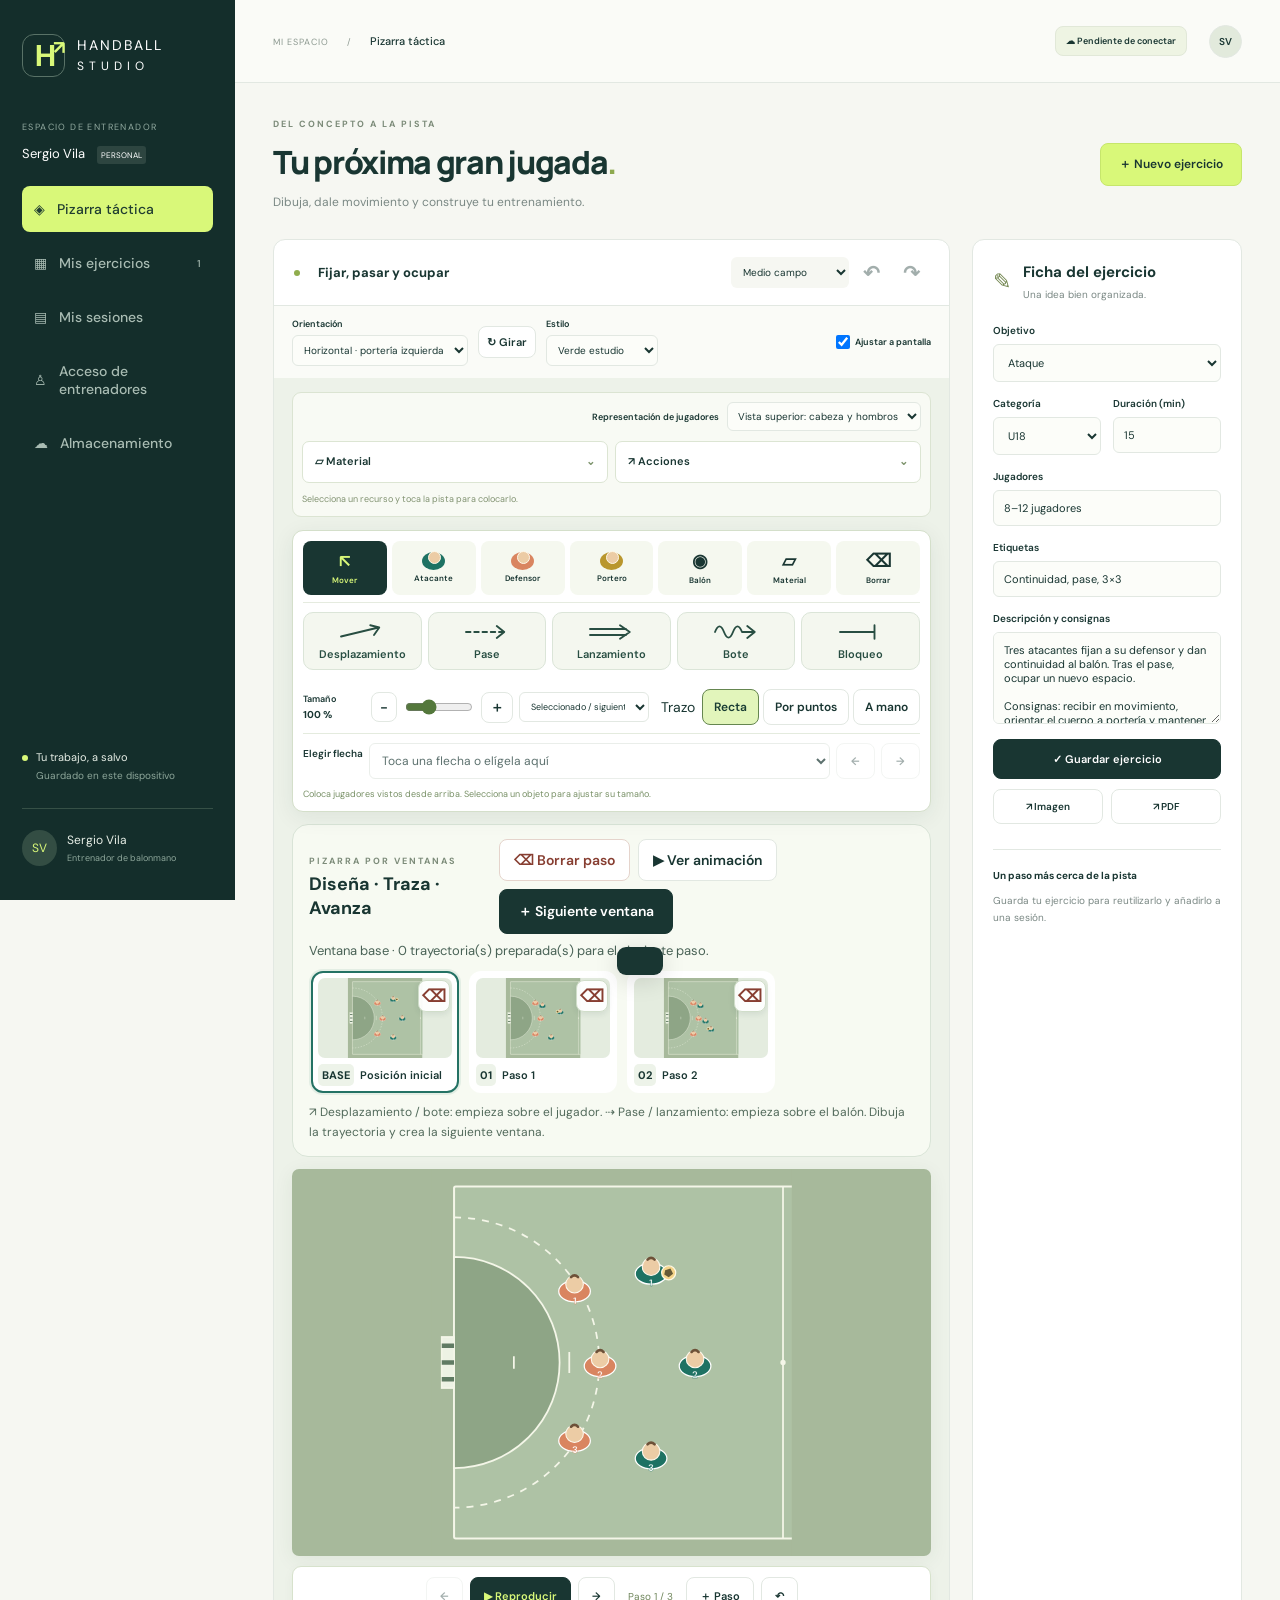
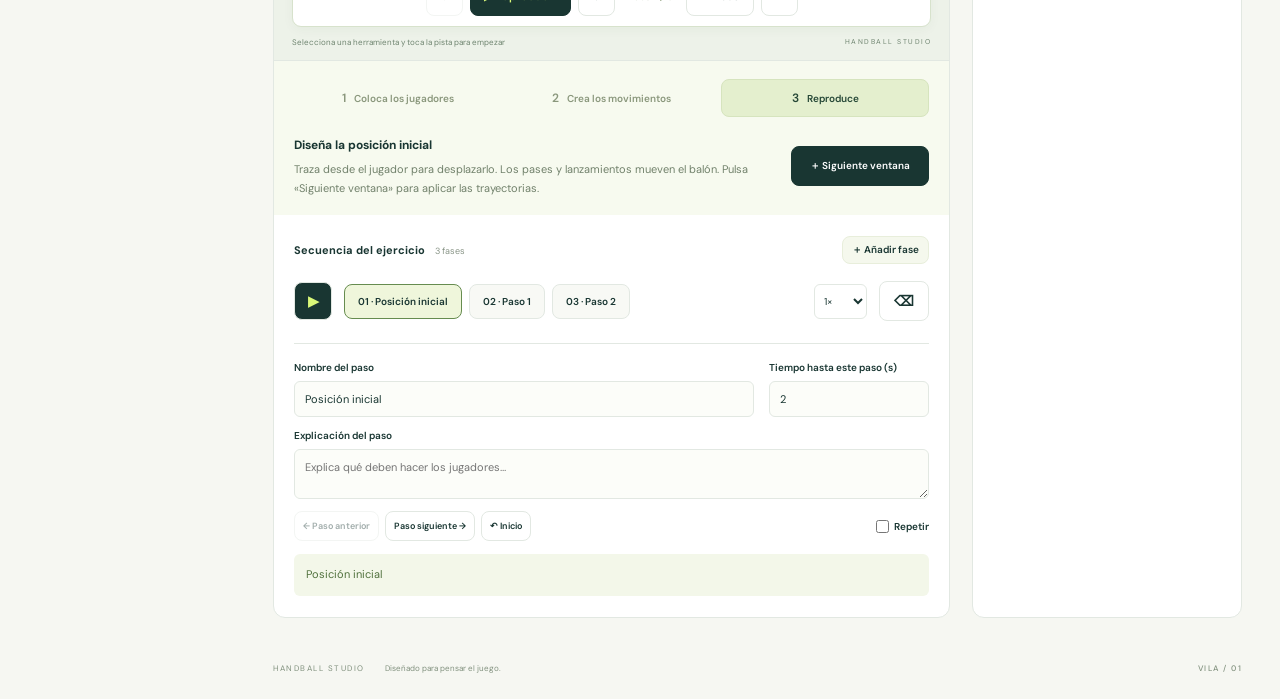
==== docs/index.html @ bfea8ee2 "Publish Handball Studio with Google access and Drive library" ====
<!doctype html><html lang="es"><head><meta charset="UTF-8"><meta name="viewport" content="width=device-width,initial-scale=1"><meta name="theme-color" content="#142e2b"><title>Handball Studio · Vila</title><link rel="stylesheet" href="style.css?v=8"><link rel="stylesheet" href="step-windows.css?v=13"><link rel="stylesheet" href="field-usability.css?v=12"><link rel="stylesheet" href="login.css?v=14"><script src="login-bootstrap.js?v=14"></script></head><body><section id="entryGate" aria-label="Acceso a Handball Studio"><div class="entry-card"><div class="entry-mark">H↗</div><div class="entry-brand">HANDBALL STUDIO · VILA</div><h1>Tu próxima idea<br>empieza aquí.</h1><p>Biblioteca privada de ejercicios y sesiones de balonmano. Accede con la cuenta de Google que Sergio ha autorizado.</p><button id="entryLogin" class="primary" disabled>Entrar con Google</button><p id="entryStatus" class="entry-status" role="status">Preparando el acceso…</p><p class="entry-note">¿Todavía no tienes acceso? Pide a Sergio que añada tu correo como lector o editor. Tus archivos se guardan en la carpeta compartida de Drive.</p><span id="entryIdentity" hidden></span><div class="entry-footer">PIENSA EL JUEGO. COMPÁRTELO.</div></div></section><aside><a class="brand" href="#"><span class="logo">H<span>↗</span></span><span>HANDBALL<br><b>STUDIO</b></span></a><div class="workspace">ESPACIO DE ENTRENADOR <small>Sergio Vila <span>PERSONAL</span></small></div><nav><button data-view="editor" class="active">◈ <span>Pizarra táctica</span></button><button data-view="library">▦ <span>Mis ejercicios</span><i id="libraryCount">0</i></button><button data-view="sessions">▤ <span>Mis sesiones</span></button><button data-view="access">♙ <span>Acceso de entrenadores</span></button><button data-view="storage">☁ <span>Almacenamiento</span></button></nav><div class="aside-bottom"><div class="status-dot"></div><div>Tu trabajo, a salvo<small id="saveStatus">Guardado en este dispositivo</small></div></div><div class="profile"><div>SV</div><span>Sergio Vila<small>Entrenador de balonmano</small></span></div></aside><main><header><div class="breadcrumb">MI ESPACIO <span>/</span> <b id="crumb">Pizarra táctica</b></div><div class="header-right"><span class="private">● Espacio privado</span><button class="avatar" data-view="storage">SV</button></div></header><section id="editor" class="view"><div class="page-heading"><div><div class="eyebrow">DEL CONCEPTO A LA PISTA</div><h1>Tu próxima gran jugada<span>.</span></h1><p>Dibuja, dale movimiento y construye tu entrenamiento.</p></div><button class="primary" id="newExercise">＋ Nuevo ejercicio</button></div><div class="editor-layout"><div class="board-card"><div class="board-top"><div><span class="live-dot"></span><input id="exerciseTitle" aria-label="Título del ejercicio" value="Nuevo ejercicio"></div><div class="board-actions"><select id="courtMode" aria-label="Tipo de campo"><option value="full">Campo completo</option><option value="half">Medio campo</option></select><button id="undo" title="Deshacer" aria-label="Deshacer">↶</button><button id="redo" title="Rehacer" aria-label="Rehacer">↷</button></div></div><div class="court-settings"><label>Orientación<select id="courtOrientation"><option value="0">Horizontal · portería izquierda</option><option value="90">Vertical · portería arriba</option><option value="180">Horizontal · portería derecha</option><option value="270">Vertical · portería abajo</option></select></label><button id="rotateCourt" title="Girar campo 90 grados">↻ Girar</button><label>Estilo<select id="courtTheme"><option value="sage">Verde estudio</option><option value="blue">Azul profesional</option><option value="wood">Parqué</option><option value="dark">Noche</option><option value="white">Pizarra blanca</option><option value="custom">Personalizado</option></select></label><div id="customCourtColors" hidden><label>Pista<input id="courtFloorColor" type="color"></label><label>Áreas<input id="courtAreaColor" type="color"></label><label>Líneas<input id="courtLineColor" type="color"></label></div><label class="court-fit"><input type="checkbox" id="compactCourt" checked> Ajustar a pantalla</label></div><div class="canvas-area"><div class="tools" id="tools"><button data-tool="select" class="active" title="Seleccionar y mover">↖<small>Mover</small></button><button data-tool="attack" title="Jugador atacante">●<small>Ataque</small></button><button data-tool="defense" title="Jugador defensor">●<small>Defensa</small></button><button data-tool="ball" title="Balón">◉<small>Balón</small></button><button data-tool="cone" title="Cono">▲<small>Cono</small></button><button data-tool="arrow" title="Dibujar desplazamiento">↗<small>Carrera</small></button><button data-tool="pass" title="Dibujar pase">⇢<small>Pase</small></button><button data-tool="zone" title="Marcar zona">▧<small>Zona</small></button><button data-tool="text" title="Añadir texto">T<small>Texto</small></button><button data-tool="erase" title="Eliminar objeto">⌫<small>Borrar</small></button></div><div class="court-wrap"><svg id="court" viewBox="0 0 800 440" role="img" aria-label="Pizarra de balonmano interactiva"></svg></div><div class="court-caption"><span id="toolHint">Selecciona una herramienta y toca la pista para empezar</span><span>HANDBALL STUDIO</span></div></div><div id="selectionBar" class="selection-bar" hidden><b>Objeto seleccionado</b><label>Número / texto <input id="objectLabel" maxlength="45"></label><label>Color <input type="color" id="objectColor"></label><button id="removeObject">Eliminar</button></div><div class="animation-guide"><div class="guide-steps"><button data-guide="0">1 <span>Coloca los jugadores</span></button><button data-guide="1">2 <span>Crea los movimientos</span></button><button data-guide="2">3 <span>Reproduce</span></button></div><div class="guide-body"><div><b id="guideTitle"></b><p id="guideText"></p></div><button id="guideAction" class="primary"></button></div></div><div class="timeline"><div class="timeline-top"><div><b>Secuencia del ejercicio</b><span id="phaseCount">1 fase</span></div><button id="addFrame">＋ Añadir fase</button></div><div class="timeline-bottom"><button id="play" class="play" aria-label="Reproducir animación">▶</button><div id="frames"></div><select id="speed" aria-label="Velocidad"><option value="2000">1×</option><option value="4000">0,5×</option><option value="1000">2×</option></select><button id="deleteFrame" title="Eliminar fase" aria-label="Eliminar fase">⌫</button></div><div class="step-editor"><label>Nombre del paso<input id="stepName" placeholder="Ej. Pase al lateral"></label><label>Tiempo hasta este paso (s)<input id="stepSeconds" type="number" min="0.3" max="30" step="0.1"></label><label class="step-note">Explicación del paso<textarea id="stepNote" rows="2" placeholder="Explica qué deben hacer los jugadores…"></textarea></label></div><div class="transport"><button id="prevStep">← Paso anterior</button><button id="nextStep">Paso siguiente →</button><button id="restartAnimation">↶ Inicio</button><label><input type="checkbox" id="loopAnimation"> Repetir</label></div><div id="playbackCaption" aria-live="polite"></div></div></div><div class="details-card"><div class="detail-title"><span>✎</span><div><h2>Ficha del ejercicio</h2><p>Una idea bien organizada.</p></div></div><label>Objetivo<select id="category"><option>Ataque</option><option>Defensa</option><option>Contraataque</option><option>Técnica individual</option><option>Portería</option><option>Preparación física</option><option>Calentamiento</option></select></label><div class="two-col"><label>Categoría<select id="age"><option>Todas</option><option>U12</option><option>U14</option><option>U16</option><option>U18</option><option>Sénior</option></select></label><label>Duración (min)<input id="duration" type="number" min="1" max="180" value="15"></label></div><label>Jugadores<input id="players" placeholder="Ej. 6–12 jugadores"></label><label>Etiquetas<input id="tags" placeholder="Ej. 6:0, continuidad, pase"></label><label>Descripción y consignas<textarea id="description" rows="5" placeholder="¿Cómo se desarrolla? ¿Qué quieres que aprendan?"></textarea></label><button id="saveExercise" class="primary wide">✓ Guardar ejercicio</button><div class="export-row"><button id="exportImage">↗ Imagen</button><button id="exportPDF">↗ PDF</button></div><div class="tip"><b>Un paso más cerca de la pista</b><p>Guarda tu ejercicio para reutilizarlo y añadirlo a una sesión.</p></div></div></div></section><section id="library" class="view" hidden><div class="page-heading"><div><div class="eyebrow">TU CONOCIMIENTO, ORGANIZADO</div><h1>Mis ejercicios<span>.</span></h1><p>Tu biblioteca de ideas, siempre lista para entrenar.</p></div><button class="primary" id="importMedia">＋ Subir PDF o imagen</button></div><div class="filterbar"><input id="search" placeholder="⌕ Buscar por título, etiquetas o descripción…" aria-label="Buscar ejercicios"><select id="filterCategory" aria-label="Filtrar objetivo"><option value="">Todos los objetivos</option><option>Ataque</option><option>Defensa</option><option>Contraataque</option><option>Técnica individual</option><option>Portería</option><option>Preparación física</option><option>Calentamiento</option></select><select id="filterAge" aria-label="Filtrar categoría"><option value="">Todas las categorías</option><option>U12</option><option>U14</option><option>U16</option><option>U18</option><option>Sénior</option></select><button id="favoritesOnly">☆ Favoritos</button></div><div class="library-layout"><div class="collection-panel"><div class="collection-heading">COLECCIONES <button id="newFolder" aria-label="Crear carpeta">＋</button></div><div id="folderList"></div><div id="folderTools"></div></div><div class="library-content"><div class="library-controls"><div id="typeTabs"><button data-type="all" class="active">Todo</button><button data-type="drawing">Ejercicios</button><button data-type="documents">Documentos</button></div><select id="librarySort" aria-label="Ordenar biblioteca"><option value="category">Por objetivo</option><option value="title">Nombre A–Z</option><option value="recent">Más recientes</option></select></div><div id="bulkBar"><span id="selectionCount">0 seleccionados</span><button id="selectAll">Seleccionar todo</button><button id="moveSelected">Mover a…</button><button id="deleteSelected">Eliminar</button><button id="clearSelected">Cancelar selección</button></div><div id="librarySummary"></div><div id="libraryGrid" class="library-grid"></div></div></div></section><section id="sessions" class="view" hidden><div class="page-heading"><div><div class="eyebrow">ORDENA TUS IDEAS</div><h1>Mis sesiones<span>.</span></h1><p>Construye un entrenamiento, ejercicio a ejercicio.</p></div><button class="primary" id="newSession">＋ Nueva sesión</button></div><div class="sessions-layout"><div id="sessionList"></div><div id="sessionDetail" class="panel"></div></div></section><section id="access" class="view" hidden><div class="page-heading"><div><div class="eyebrow">TU BIBLIOTECA · TUS REGLAS</div><h1>Acceso de entrenadores<span>.</span></h1><p>Una biblioteca común de Sergio Vila. Tú decides quién consulta y quién puede editar.</p></div><span id="accessRole" class="badge">Pendiente de conectar Google</span></div><div class="role-cards"><div class="panel"><h2>Propietario · Tú</h2><p>Gestionas los accesos de la carpeta y organizas toda la biblioteca.</p></div><div class="panel"><h2>Editor</h2><p>Añade, modifica y organiza ejercicios, documentos y sesiones de la biblioteca común.</p></div><div class="panel"><h2>Solo lectura</h2><p>Consulta ejercicios, reproduce animaciones y ve sesiones. No modifica la biblioteca.</p></div></div><div id="accessPanel" class="panel"><p>Conecta Google en Almacenamiento para comprobar los permisos reales de tu carpeta.</p><button class="primary" data-view="storage">Conectar Google</button></div><div class="panel access-help"><h2>Cómo entrarán los entrenadores</h2><p>En GitHub Pages, el entrenador entra con su cuenta de Google y la app comprueba los permisos reales de esta carpeta. Añade su correo como lector o editor aquí. Si usas la versión privada de ChatGPT, invítalo también desde Compartir.</p><p>Los permisos de Drive se comprueban con la cuenta de cada entrenador. Un lector no puede escribir en la carpeta aunque intente hacerlo fuera de la app. El rol Editor permite editar el contenido compartido, no solamente aportar archivos.</p><p>Google aún necesita la configuración inicial. Para cargar toda la biblioteca común, la conexión pide el permiso de Drive que permite acceder a los archivos de la cuenta; la app trabaja con la carpeta que tú has fijado. Si la aplicación de Google está en pruebas, añade también a los entrenadores como usuarios de prueba.</p></div></section><section id="storage" class="view" hidden><div class="page-heading"><div><div class="eyebrow">CONTIGO, DONDE ENTRENES</div><h1>Tu espacio de trabajo<span>.</span></h1><p>Copias de seguridad y conexión con Google Drive.</p></div></div><div class="storage-grid"><div class="panel"><div class="storage-icon">▣</div><h2>En este dispositivo</h2><p>Los ejercicios, fases, archivos y sesiones se guardan en este navegador. Exporta una copia para protegerlos o llevarlos a otro dispositivo.</p><button class="primary" id="backup">↓ Descargar copia completa</button><button id="restore">↑ Importar copia</button><small>Importar añade los elementos de la copia y actualiza los que tengan el mismo identificador.</small></div><div class="panel drive-panel"><div class="storage-icon">☁</div><h2>Tu carpeta de Google Drive</h2><span class="badge" id="driveStatus">Configuración pendiente</span><p>Biblioteca común de Sergio Vila: ejercicios editables, originales y clasificación en una sola carpeta.</p><a class="drive-folder-link" href="https://drive.google.com/drive/folders/1t5jTPqWFHFaUw3Mz6cYk_s9b75oKwi1E" target="_blank" rel="noopener">▱ Abrir tu carpeta de Drive ↗</a><div class="connection-steps"><div id="setupGoogle">1 · Configurar Google</div><div id="setupFolder">2 · Autorizar carpeta</div><div id="setupSync">3 · Sincronizar biblioteca</div></div><details id="googleSettings" open><summary>Configuración de Google</summary><label>ID de cliente OAuth<input id="googleClientId" placeholder="…apps.googleusercontent.com" autocomplete="off"></label><label>Clave de API para el selector de Drive<input id="pickerKey" placeholder="Clave de API restringida a esta web" autocomplete="off"></label><label>Número del proyecto de Google Cloud<input id="googleProjectNumber" inputmode="numeric" placeholder="Ej. 123456789012"></label><button id="saveGoogleSettings">Guardar configuración</button><p>Usa un cliente OAuth de tipo web, activa Google Drive API y Google Picker API. La clave del selector debe estar restringida a esta web, a https://docs.google.com/* y a esas APIs. En la pantalla de consentimiento configura el permiso https://www.googleapis.com/auth/drive para cargar la biblioteca compartida. Google puede exigir verificación si publicas la aplicación de Google fuera de pruebas. Añade tu cuenta como usuario de prueba si la pantalla de consentimiento está en pruebas.</p><p>Origen JavaScript autorizado:</p><code id="siteOrigin"></code><p>Estos son identificadores de la aplicación. No introduzcas contraseñas ni secretos de cliente.</p></details><button id="connectDrive" class="primary">Conectar Google y autorizar carpeta</button><button id="disconnectDrive" hidden>Desconectar</button><label class="sync-toggle"><input id="autoDrive" type="checkbox"> Guardar automáticamente en Drive mientras uso la app</label><div class="export-row"><button id="pushDrive" disabled>↻ Sincronizar ahora</button><button id="pullDrive" disabled>↓ Recuperar biblioteca</button></div><button id="importDriveFiles" disabled>＋ Añadir PDF o imágenes de Drive</button><div id="driveActivity" role="status">La carpeta está indicada. Todavía no hay una conexión autorizada con Google.</div><details><summary>Qué se guarda y cómo funciona</summary><p>Los ejercicios guardados, sus pasos de animación, documentos y sesiones se sincronizan. El borrador de la pizarra permanece en este dispositivo hasta pulsar «Guardar ejercicio».</p><p>Dentro de tu carpeta se crean «Ejercicios editables», «Documentos originales» y «Datos de la biblioteca». Los archivos de ejercicio conservan las versiones anteriores. La papelera de la app se guarda como estado; no borra tus originales de Drive.</p><p>Los documentos que ya tienes en Drive se añaden con el selector y tu autorización. La conexión comprueba directamente el acceso a la carpeta configurada. Las carpetas y etiquetas de la biblioteca se conservan en su catálogo.</p><p>La sincronización automática funciona con la app abierta, conexión a internet y sesión de Google vigente. Sin conexión, se guarda localmente y queda pendiente. Google puede pedirte volver a conectar.</p></details></div></div></section><footer>HANDBALL STUDIO <span>Diseñado para pensar el juego.</span><b>VILA / 01</b></footer></main><div id="toast" role="status"></div><input id="mediaInput" multiple type="file" accept="image/png,image/jpeg,image/webp,application/pdf" hidden><input id="backupInput" type="file" accept="application/json,.json" hidden><dialog id="modal"><div id="modalContent"></div><button id="closeModal" class="primary">Cerrar</button></dialog><script src="ball-possession.js?v=12"></script><script src="step-motion.js?v=13"></script><script src="google-config.js?v=9"></script><script src="app.js?v=8"></script><script src="studio.js?v=13"></script><script src="drive-sync.js?v=11"></script><script src="personal-studio.js?v=13"></script><script src="working-tools.js?v=13"></script><script src="handball-tools.js?v=12"></script><script src="trajectory.js?v=8"></script><script src="field-editor.js?v=12"></script><script src="direct-upload.js?v=8"></script><script src="step-windows.js?v=13"></script><script src="drive-session.js?v=11"></script><script src="field-usability.js?v=13"></script><script src="login-gate.js?v=14"></script></body></html>
---- docs/style.css ----
@import url('https://fonts.googleapis.com/css2?family=DM+Sans:wght@400;500;600;700&family=Manrope:wght@400;500;600;700;800&display=swap');
:root{--ink:#193632;--muted:#7a8884;--green:#244d44;--lime:#d9f879;--line:#e2e8e2;--paper:#f6f7f2}*{box-sizing:border-box}body{margin:0;background:var(--paper);color:var(--ink);font:14px 'DM Sans',sans-serif}button,input,select,textarea{font:inherit}button{cursor:pointer;border:1px solid var(--line);border-radius:8px;padding:10px 14px;background:white;color:var(--ink);font-weight:600;transition:.16s}button:hover{background:#eaf0e7;transform:translateY(-1px)}button:disabled{opacity:.4;cursor:not-allowed;transform:none}button:focus-visible,input:focus-visible,select:focus-visible,textarea:focus-visible{outline:2px solid #72a95a;outline-offset:3px}aside{width:235px;background:#142e2b;color:#e7eee6;position:fixed;inset:0 auto 0 0;display:flex;flex-direction:column;padding:34px 22px;z-index:5}.brand{display:flex;gap:12px;align-items:center;color:white;text-decoration:none;font-size:14px;letter-spacing:2px;line-height:1.45}.brand b{font-weight:400;letter-spacing:5px;font-size:12px}.logo{width:43px;height:43px;border:1px solid #597267;border-radius:12px;font-size:30px;font-weight:800;position:relative;text-align:center;line-height:42px;color:var(--lime);letter-spacing:-4px}.logo span{font-size:19px;position:absolute;right:3px;top:-8px}.workspace{margin:44px 0 24px;font-size:9px;letter-spacing:1.4px;color:#92aaa0}.workspace small{font-size:13px;display:block;margin-top:12px;letter-spacing:0;color:white}.workspace small span{font-size:8px;background:#2d4540;padding:4px;border-radius:3px;margin-left:9px}nav{display:grid;gap:8px}nav button{border:0;background:none;color:#a9bcb3;text-align:left;font-weight:500;display:flex;align-items:center;gap:12px;padding:14px 12px}nav button.active{background:var(--lime);color:#203d31}nav button:hover{background:#345247}nav button.active:hover{background:var(--lime)}nav i{font-size:10px;font-style:normal;margin-left:auto}.aside-bottom{margin-top:auto;display:flex;gap:8px;font-size:11px;padding-bottom:26px}.aside-bottom small{display:block;color:#8da69a;font-size:10px;margin-top:5px}.status-dot{width:6px;height:6px;background:var(--lime);border-radius:50%;margin-top:5px}.profile{border-top:1px solid #365046;padding-top:21px;display:flex;gap:10px;align-items:center;font-size:12px}.profile>div{background:#334d43;border-radius:50%;padding:10px;color:var(--lime)}.profile small{display:block;color:#8da69a;font-size:9px;margin-top:4px}main{margin-left:235px}header{height:83px;display:flex;align-items:center;justify-content:space-between;padding:0 38px;border-bottom:1px solid var(--line);background:#fafbf7}.breadcrumb{font-size:9px;letter-spacing:1px;color:#8c9990}.breadcrumb span{margin:0 15px}.breadcrumb b{font-weight:500;color:var(--ink);letter-spacing:0;font-size:11px}.header-right{display:flex;gap:22px;align-items:center}.private{font-size:10px;color:#68815f}.avatar{padding:9px;border-radius:50%;background:#e2eadc;font-size:10px}.view{padding:35px 38px 30px}.page-heading{display:flex;align-items:center;justify-content:space-between;gap:20px;margin-bottom:29px}.eyebrow{font-size:9px;letter-spacing:2px;color:#7c8b79;font-weight:700}h1{font-family:Manrope,sans-serif;font-size:32px;letter-spacing:-1.3px;margin:10px 0;font-weight:800}h1 span{color:#8da94e}.page-heading p{color:var(--muted);font-size:12px;margin:0}.primary{background:var(--ink);border-color:var(--ink);color:white;padding:12px 18px}.primary:hover{background:#31574a}.page-heading>.primary{background:var(--lime);color:var(--ink);border-color:#c6e66b;font-size:12px}.editor-layout{display:grid;grid-template-columns:minmax(0,1fr) 270px;gap:22px}.board-card,.details-card,.panel{background:#fff;border:1px solid var(--line);border-radius:12px;overflow:hidden}.board-top{height:65px;padding:15px 20px;display:flex;justify-content:space-between;align-items:center;gap:8px}.board-top>div{display:flex;align-items:center;min-width:0}.board-top input{border:0;background:none;font-weight:700;width:100%;min-width:70px;color:var(--ink);font-size:13px}.live-dot{width:6px;height:6px;background:#90ad4d;border-radius:50%;margin-right:8px;flex-shrink:0}.board-actions{gap:5px}.board-actions select{font-size:10px;padding:8px;background:#f6f7f2;border:0}.board-actions button{padding:5px 9px;border:0;font-size:20px}.canvas-area{background:#edf2e9;padding:14px 18px 0}.tools{display:flex;gap:4px;justify-content:center;flex-wrap:wrap;margin:0 0 16px}.tools button{width:42px;padding:6px 0;background:transparent;border-color:transparent;font-size:19px;line-height:1;color:#365a4b}.tools small{display:block;font-size:8px;margin-top:6px;font-weight:500}.tools button.active{background:var(--ink);color:#e5f0db}.tools button[data-tool="attack"]:not(.active){color:#1d7567}.tools button[data-tool="defense"]:not(.active){color:#e18c62}.court-wrap{border-radius:7px;overflow:hidden;box-shadow:0 4px 20px #28452b12;max-height:470px;display:flex;justify-content:center;background:#9caf96}#court{width:100%;height:auto;max-height:470px;display:block;touch-action:none;user-select:none;cursor:crosshair}.court-caption{display:flex;justify-content:space-between;gap:10px;font-size:8px;color:#6e846f;padding:13px 0}.court-caption>span:last-child{letter-spacing:1.5px;font-size:7px;white-space:nowrap}.timeline{padding:21px 20px}.timeline-top{display:flex;justify-content:space-between;align-items:center;font-size:11px}.timeline-top span{font-size:9px;color:#899587;margin-left:10px}.timeline-top button{padding:6px 9px;font-size:10px;background:#f5f8ed;border-color:#e8eedb}.timeline-bottom{display:flex;gap:12px;align-items:center;margin:17px 0 12px}.play{background:var(--ink);color:var(--lime);height:38px;width:38px;padding:0;flex-shrink:0}#frames{display:flex;gap:7px;overflow:auto;flex:1}#frames button{font-size:10px;padding:10px 13px;white-space:nowrap;background:#f8f9f5}#frames button.active{border-color:#668c4f;background:#eff6db}select,input,textarea{border:1px solid var(--line);padding:10px;border-radius:6px;color:var(--ink);background:white;max-width:100%}#speed{font-size:10px;padding:9px 5px}.timeline>small{color:#899588;font-size:9px}.details-card{padding:22px 20px}.detail-title{display:flex;gap:12px;align-items:center;margin-bottom:23px}.detail-title>span{font-size:22px;color:#71854e}h2{font-size:15px;margin:0 0 6px}.detail-title p{color:var(--muted);font-size:10px;margin:0}label{display:block;font-size:10px;font-weight:600;margin:0 0 15px}label>input,label>select,label>textarea{width:100%;display:block;margin-top:7px;font-size:11px;font-weight:400;background:#fcfdf9}textarea{resize:vertical}.two-col{display:grid;grid-template-columns:1fr 1fr;gap:12px}.wide{width:100%;font-size:11px}.export-row{display:flex;gap:8px;margin-top:10px}.export-row button{flex:1;font-size:10px}.tip{margin-top:25px;padding-top:19px;border-top:1px solid var(--line);font-size:10px}.tip b{font-size:10px}.tip p{color:var(--muted);line-height:1.7;margin-bottom:0}.selection-bar{padding:10px 16px;background:#f6f9ef;display:flex;gap:12px;align-items:center;font-size:10px}.selection-bar[hidden]{display:none}.selection-bar label{margin:0;display:flex;align-items:center;gap:5px}.selection-bar input{width:80px;margin:0;padding:5px}.selection-bar input[type=color]{width:32px;padding:0}.selection-bar button{font-size:10px;padding:5px}footer{padding:15px 38px 26px;font-size:8px;letter-spacing:1.5px;color:#81917e;display:flex;gap:20px}footer span{letter-spacing:0}footer b{margin-left:auto;font-weight:500}.filterbar{display:flex;gap:10px;margin-bottom:24px;flex-wrap:wrap}.filterbar input{flex:1;min-width:190px}.filterbar select,.filterbar button{font-size:11px}.library-grid{display:grid;grid-template-columns:repeat(3,minmax(0,1fr));gap:20px}.exercise-card{background:white;border:1px solid var(--line);border-radius:12px;overflow:hidden}.thumbnail{height:170px;background:#e3ebdd;display:flex;align-items:center;justify-content:center;cursor:pointer}.thumbnail svg{width:100%;height:100%}.thumbnail img{width:100%;height:100%;object-fit:contain}.pdf-icon{font-size:42px;color:#567b62}.card-info{padding:17px}.card-info h3{font-size:14px;margin:9px 0;word-break:break-word}.badge{display:inline-block;font-size:9px;background:#edf3e2;color:#59763d;border-radius:4px;padding:5px 7px}.card-meta{font-size:10px;color:var(--muted);line-height:1.8}.card-actions{display:flex;gap:6px;margin-top:14px}.card-actions button{font-size:10px;padding:7px 9px}.card-actions button:first-child{margin-right:auto}.empty{grid-column:1/-1;text-align:center;padding:70px 20px;background:#fff;border:1px dashed #c9d6c3;border-radius:12px;color:#7b9072}.empty b{display:block;font-size:20px;color:var(--ink);margin-bottom:10px}.sessions-layout{display:grid;grid-template-columns:260px 1fr;gap:24px}.panel{padding:27px}.panel p{color:var(--muted);line-height:1.8;font-size:12px}.session-item{display:block;width:100%;text-align:left;margin-bottom:10px;padding:18px}.session-item.active{background:#e9f2d7;border-color:#9dbb71}.session-item small{display:block;margin-top:9px;color:var(--muted);font-weight:400}.session-exercise{display:flex;align-items:center;gap:12px;border-bottom:1px solid var(--line);padding:16px 0}.session-exercise div{flex:1}.session-exercise small{display:block;color:var(--muted);margin-top:5px}.session-exercise button{padding:5px 8px}.session-toolbar{display:flex;gap:8px;margin:20px 0;flex-wrap:wrap}.storage-grid{display:grid;grid-template-columns:1fr 1fr;gap:24px;max-width:1000px}.storage-grid .panel>button{margin:8px 5px 8px 0}.storage-grid small{display:block;font-size:10px;color:var(--muted);line-height:1.8;margin-top:10px}.storage-icon{background:#edf4df;font-size:29px;padding:16px;border-radius:12px;display:inline-block;margin-bottom:22px}details{font-size:11px;line-height:1.8;margin-top:20px}summary{cursor:pointer}code{font-size:10px;overflow-wrap:anywhere}dialog{border:1px solid var(--line);border-radius:16px;max-width:800px;width:90%;max-height:90vh;color:var(--ink);padding:25px}dialog::backdrop{background:#112c27aa;backdrop-filter:blur(3px)}dialog img,dialog iframe{width:100%;max-height:65vh;object-fit:contain}dialog iframe{height:65vh;border:0}#closeModal{margin-top:15px}#toast{position:fixed;bottom:25px;left:50%;transform:translateX(-50%) translateY(100px);background:#193632;color:white;padding:14px 23px;border-radius:9px;z-index:20;transition:.3s;max-width:90%;font-size:12px;box-shadow:0 5px 25px #0002}#toast.show{transform:translateX(-50%) translateY(0)}[hidden]{display:none!important}@media(min-width:1600px){.view{max-width:1500px;margin:auto}.editor-layout{grid-template-columns:minmax(0,1fr) 320px}.details-card{padding:25px}}@media(max-width:1150px){aside{width:190px;padding:25px 15px}main{margin-left:190px}.view{padding:25px 22px}.editor-layout{grid-template-columns:minmax(0,1fr) 235px;gap:14px}header{padding:0 22px}h1{font-size:27px}.details-card{padding:18px 15px}.board-top{padding:12px}.tools{gap:0}.tools button{width:36px}.canvas-area{padding:12px 10px 0}.library-grid{grid-template-columns:repeat(2,minmax(0,1fr))}}@media(max-width:900px){aside{width:74px;padding:24px 10px}.brand{justify-content:center}.brand>span:last-child,.workspace,nav span,nav i,.aside-bottom,.profile{display:none}nav{margin-top:35px}nav button{justify-content:center;font-size:22px;padding:14px 5px}main{margin-left:74px}.editor-layout{grid-template-columns:1fr}.details-card{display:grid;grid-template-columns:1fr 1fr;gap:0 20px}.detail-title,.details-card>.wide,.details-card>.export-row,.tip{grid-column:1/-1}.tip{margin-top:15px}.details-card label{margin-bottom:18px}.storage-grid{grid-template-columns:1fr}}@media(max-width:600px){aside{inset:auto 0 0 0;width:100%;height:66px;padding:6px 12px;border-top:1px solid #345247}.brand{display:none}nav{margin:0;display:flex;justify-content:space-around}nav button{flex:1;font-size:22px;padding:8px;display:flex;flex-direction:column;gap:5px;border-radius:7px}nav span{display:block;font-size:8px}main{margin:0;padding-bottom:66px}header{height:60px;padding:0 18px}.private{display:none}.view{padding:25px 15px}.page-heading{align-items:flex-start;gap:12px;flex-wrap:wrap;margin-bottom:22px}h1{font-size:27px}.page-heading>.primary{font-size:10px;padding:10px 12px}.eyebrow{font-size:8px}.board-top{height:auto;padding:14px 10px;flex-wrap:wrap}.board-top>div:first-child{flex:1}.board-top input{font-size:12px}.board-actions select{max-width:115px}.board-actions button{padding:3px 5px}.tools{justify-content:space-between;gap:0}.tools button{width:30px;font-size:18px}.tools small{font-size:7px}.canvas-area{padding:10px 7px 0}.court-caption>span:last-child{display:none}.timeline{padding:17px 12px}.timeline-top{font-size:10px}.timeline-top span{margin-left:7px}.timeline-bottom{gap:7px}.details-card{padding:20px}.selection-bar{flex-wrap:wrap;gap:8px}.library-grid{grid-template-columns:1fr}.thumbnail{height:210px}.filterbar input{width:100%;flex-basis:100%}.filterbar select{flex:1;min-width:0}.sessions-layout{grid-template-columns:1fr}.panel{padding:20px}#sessionList{display:flex;overflow:auto;gap:10px}.session-item{min-width:170px}.session-toolbar button{font-size:10px}footer{padding:0 15px 20px;font-size:7px}footer b{display:none}}
.animation-guide{margin:0;border-top:1px solid var(--line);background:#f7faef;padding:18px 20px}.guide-steps{display:flex;gap:6px}.guide-steps button{flex:1;padding:10px 7px;font-size:12px;background:transparent;border-color:transparent;color:#8a977c;white-space:nowrap}.guide-steps button span{font-size:10px;margin-left:5px}.guide-steps .active{background:#e4efce;color:#254736;border-color:#d6e4be}.guide-body{display:flex;gap:18px;align-items:center;padding:18px 0 0}.guide-body b{font-size:12px}.guide-body p{font-size:11px;color:#71816b;line-height:1.7;margin:7px 0 0}.guide-body button{font-size:10px;flex-shrink:0;max-width:170px}.step-editor{display:grid;grid-template-columns:1fr 160px;gap:0 15px;margin-top:22px;padding-top:17px;border-top:1px solid var(--line)}.step-editor .step-note{grid-column:1/-1}.step-editor label{margin-bottom:12px}.transport{display:flex;gap:6px;flex-wrap:wrap;align-items:center}.transport button{font-size:9px;padding:8px}.transport label{display:flex;gap:5px;align-items:center;margin:0 0 0 auto;font-size:10px}.transport input{margin:0}#playbackCaption{font-size:11px;color:#50713d;background:#f3f7e9;padding:12px;margin-top:13px;border-radius:6px;line-height:1.6;min-height:38px}.library-layout{display:grid;grid-template-columns:190px minmax(0,1fr);gap:22px}.collection-panel{background:white;border:1px solid var(--line);border-radius:10px;padding:15px;height:fit-content}.collection-heading{font-size:9px;letter-spacing:1px;display:flex;justify-content:space-between;align-items:center;margin-bottom:10px}.collection-heading button{padding:4px 7px}#folderList{display:grid;gap:5px}#folderList button{font-size:11px;display:flex;justify-content:space-between;align-items:center;text-align:left;gap:8px;border:0;padding:12px 8px;background:transparent;overflow-wrap:anywhere}#folderList button.active{background:#eaf2dc}#folderList small{color:#839374}#folderTools{display:flex;gap:5px;margin-top:15px}#folderTools button{padding:7px;font-size:9px}.library-content{min-width:0}.library-controls{display:flex;align-items:center;justify-content:space-between;gap:10px;margin-bottom:12px}.library-controls select{font-size:10px;padding:8px}#typeTabs{display:flex;gap:4px}#typeTabs button{font-size:10px;padding:9px;background:transparent;border-color:transparent}#typeTabs button.active{background:#e3edcf;border-color:#ceddb5}#bulkBar{display:flex;gap:5px;flex-wrap:wrap;align-items:center;background:#edf3e3;padding:9px;border-radius:7px}#bulkBar span{font-size:10px;margin-right:auto}#bulkBar button{font-size:9px;padding:6px}#bulkBar.has-selection{background:#dfeaC7}#librarySummary{font-size:11px;color:#78906c;margin:18px 0}.library-group{grid-column:1/-1;margin:12px 0 -5px;font-size:15px}.library-content .library-grid{grid-template-columns:repeat(2,minmax(0,1fr));gap:15px}.thumbnail{position:relative}.card-check{position:absolute;left:10px;top:10px;margin:0;background:white;border-radius:4px;padding:3px;display:flex;box-shadow:0 1px 5px #0001}.card-check input{margin:0;width:17px;height:17px;accent-color:#345c3a}.media-kind{position:absolute;bottom:9px;right:9px;background:#183a31dd;color:white;border-radius:4px;font-size:8px;letter-spacing:1px;padding:5px 7px}.exercise-card.selected{outline:2px solid #8faa57;outline-offset:1px}.library-content .card-actions{gap:4px}.library-content .card-actions button{font-size:10px;padding:7px}.add-session-link{border:0;background:none;color:#64814c;font-size:9px;padding:10px 0 0}.library-content .card-meta{word-break:break-word}.library-content .thumbnail{height:155px}@media(min-width:1500px){.library-content .library-grid{grid-template-columns:repeat(3,minmax(0,1fr))}}@media(max-width:1100px){.library-layout{grid-template-columns:160px minmax(0,1fr);gap:15px}.collection-panel{padding:12px}.guide-body{align-items:flex-start;flex-direction:column;gap:10px}.guide-body button{max-width:none}.guide-steps button span{font-size:9px}.guide-steps button{padding:9px 5px}}@media(max-width:700px){.library-layout{grid-template-columns:1fr}.collection-panel{padding:12px}#folderList{display:flex;overflow-x:auto}#folderList button{flex-shrink:0;gap:12px;max-width:200px}.collection-heading{margin-bottom:5px}#folderTools{margin-top:8px}.library-content .library-grid{grid-template-columns:1fr}.library-content .thumbnail{height:210px}.animation-guide{padding:14px 12px}.guide-steps button{white-space:normal;line-height:1.6}.guide-steps button span{display:block;margin:0;font-size:9px}.step-editor{grid-template-columns:1fr 110px}.transport label{margin-left:0}.library-controls{gap:5px}#typeTabs button{padding:8px 6px;font-size:9px}.library-controls select{max-width:120px}}
.drive-panel{grid-column:1/-1;max-width:1000px}.drive-folder-link{display:block;color:#365f42;background:#f0f6e7;padding:14px;border-radius:8px;margin:20px 0;text-decoration:none;font-size:13px;overflow-wrap:anywhere}.connection-steps{display:flex;gap:10px;flex-wrap:wrap;margin:20px 0}.connection-steps>div{flex:1;min-width:130px;border:1px solid var(--line);border-radius:7px;font-size:10px;padding:13px;color:#849079}.connection-steps .done{background:#e8f4d7;border-color:#b7d091;color:#41652c}.drive-panel details{padding:18px;background:#f8faf3;border-radius:8px;margin:18px 0}.drive-panel details[open] summary{margin-bottom:18px}.drive-panel details label{max-width:600px}.drive-panel code{display:block;background:#edf2e3;padding:10px;border-radius:5px}.drive-panel .sync-toggle{display:flex;gap:10px;align-items:center;margin:20px 0;font-size:11px}.sync-toggle input{width:17px;height:17px;margin:0;accent-color:#345c3a}#driveActivity{padding:15px;background:#f0f5e7;border-left:3px solid #9dbb71;border-radius:5px;font-size:11px;line-height:1.8;margin:18px 0;white-space:pre-wrap}.cloud-badge{font-size:9px;padding:8px 10px;background:#eef4e3;border-color:#e1e8d8}.private{display:none}@media(max-width:600px){.cloud-badge{font-size:8px;max-width:140px}.header-right{gap:8px}.connection-steps{gap:6px}.connection-steps>div{font-size:9px;min-width:90px;padding:10px}.drive-panel details{padding:12px}.drive-panel>.export-row{flex-wrap:wrap}}
.court-settings{display:flex;flex-wrap:wrap;align-items:center;gap:10px;padding:12px 18px;background:#fafbf7;border-top:1px solid var(--line)}.court-settings label{margin:0;font-size:9px}.court-settings label select{font-size:10px;padding:7px;margin-top:5px}.court-settings button{font-size:11px;padding:8px}.court-settings .court-fit{display:flex;align-items:center;gap:5px;margin-left:auto}.court-fit input{margin:0;width:14px;height:14px}#customCourtColors{display:flex;gap:7px}#customCourtColors input{width:40px;height:27px;padding:2px;margin-top:5px}.court-wrap{max-height:none;height:clamp(260px,43vh,460px)}#court{height:100%;width:100%;max-height:none}.court-wrap.expanded-court{height:70vh;min-height:400px}.reader-banner{padding:12px 38px;background:#edf5e1;border-bottom:1px solid #d7e7c1;color:#426b32;font-size:11px}.reader-mode #tools,.reader-mode #newExercise,.reader-mode #saveExercise,.reader-mode #addFrame,.reader-mode #deleteFrame,.reader-mode #undo,.reader-mode #redo,.reader-mode #selectionBar,.reader-mode #importMedia,.reader-mode #newFolder,.reader-mode #folderTools,.reader-mode #bulkBar,.reader-mode .card-check,.reader-mode .card-actions [data-favorite],.reader-mode .card-actions [data-edit-record],.reader-mode .card-actions [data-delete],.reader-mode .card-actions [data-move-record],.reader-mode .add-session-link,.reader-mode #newSession{display:none!important}.role-cards{display:grid;grid-template-columns:repeat(3,1fr);gap:18px;margin-bottom:22px}.role-cards .panel{padding:21px}.role-cards h2{font-size:14px}.access-help{margin-top:22px}.permission-row{display:flex;align-items:center;gap:12px;padding:15px 0;border-bottom:1px solid var(--line);font-size:12px}.permission-row>div{flex:1;min-width:0;overflow-wrap:anywhere}.permission-row small{display:block;color:var(--muted);margin-top:6px;font-size:10px}.permission-row select,.permission-row button{font-size:10px;padding:8px}.invite-form{display:flex;gap:13px;align-items:flex-end;flex-wrap:wrap;margin-top:25px}.invite-form label{margin:0;flex:1;min-width:170px}.invite-form input,.invite-form select{font-size:12px}.invite-form button{font-size:12px}.access-note{font-size:10px!important}#accessPanel>a{font-size:11px;color:#547d3c}.session-detail-top{display:flex;gap:10px;margin-bottom:24px}.item-duration{display:flex;align-items:center;gap:4px;margin:0;font-size:10px}.item-duration input{width:55px;padding:7px;font-size:11px;margin:0}.session-exercise .exercise-name{padding:3px 0;border:0;background:transparent;text-align:left;font-size:12px}.session-exercise>div{min-width:0}.session-exercise .exercise-name:hover{color:#6e943f}#sessionExerciseSearch{width:100%;margin:15px 0}#sessionPickerList{max-height:45vh;overflow:auto}#sessionPickerCount{font-size:12px;color:#6e943f}@media(max-width:900px){.role-cards{grid-template-columns:1fr}.court-settings{padding:12px}.court-settings .court-fit{margin-left:0}}@media(max-width:600px){.court-settings label select{max-width:160px;font-size:9px}.court-settings{gap:8px}.court-wrap{height:300px}.permission-row{flex-wrap:wrap}.permission-row>div{flex-basis:100%}.session-exercise{flex-wrap:wrap;gap:7px}.session-exercise>div{flex:1;min-width:150px}.reader-banner{padding:12px 15px;font-size:10px}.invite-form{display:grid;grid-template-columns:1fr}nav button{font-size:19px}nav span{font-size:7px}}
.native-upload{position:relative;display:inline-flex;align-items:center;margin:0!important;overflow:hidden;border-radius:8px;font-size:12px;font-weight:600;cursor:pointer}.native-upload input{position:absolute;inset:0;width:100%;height:100%;opacity:0;cursor:pointer;margin:0;padding:0}.native-upload:focus-within{outline:2px solid #77994e;outline-offset:3px}.upload-progress{padding:14px 17px;border-radius:8px;background:#e9f4da;color:#365e2a;font-size:12px;margin:-8px 0 22px;line-height:1.8}.upload-progress.has-error{background:#fff0df;color:#945c29}.sheet-dialog{width:min(1050px,94vw);max-width:1050px;padding:27px}.sheet-heading{display:flex;justify-content:space-between;align-items:center;gap:16px}.sheet-heading h2{font-size:25px;line-height:1.3;margin-top:12px}.sheet-meta{display:flex;flex-wrap:wrap;gap:12px;padding:17px 0;color:#7a8970;font-size:11px}.sheet-meta span{padding-right:12px;border-right:1px solid #dfe7d9}.sheet-court{background:#e5edde;border-radius:9px;overflow:hidden;text-align:center;max-height:50vh;display:flex;justify-content:center}.sheet-court svg{display:block;width:100%;height:45vh;max-height:450px}.sheet-transport,.pdf-toolbar{display:flex;gap:8px;align-items:center;margin:13px 0}.sheet-transport button,.pdf-toolbar button{padding:10px 14px}.sheet-transport span{font-size:11px;margin-left:auto;color:#6f865e}.sheet-copy{padding:10px 0}.sheet-copy h3{font-size:12px;margin:18px 0 8px}.sheet-copy p{font-size:12px;line-height:1.8;white-space:pre-wrap}.sheet-note{font-size:11px;color:#789066;line-height:1.7}.sheet-actions{display:flex;gap:8px;flex-wrap:wrap;padding-top:15px;border-top:1px solid var(--line)}.sheet-actions button{font-size:11px}.sheet-image{background:#f0f3eb;border-radius:8px;text-align:center;padding:12px}.sheet-image img{width:auto;max-width:100%;max-height:55vh}.pdf-toolbar{justify-content:center}.pdf-toolbar span{font-size:12px}.pdf-pages{background:#dfe5da;border-radius:8px;padding:12px;text-align:center;min-height:150px}.pdf-pages canvas{max-width:100%;height:auto;display:block;margin:auto;background:white;box-shadow:0 3px 20px #0001}.pdf-pages p{font-size:12px;padding:20px}.animation-dock{display:flex;gap:7px;align-items:center;justify-content:center;background:#fff;padding:10px;border-radius:9px;border:1px solid #d7e2cc;box-shadow:0 3px 12px #2343200a;margin:10px 0 0;position:sticky;bottom:12px;z-index:4}.animation-dock button{padding:10px 13px;font-size:11px;min-height:39px}.animation-dock .primary{background:#193632;color:#d9f879}#dockPhase{font-size:10px;white-space:nowrap;color:#6e855a;padding:0 6px}.court-caption{padding-top:10px}.source-reference{padding:14px 20px;background:#f6f8f0;font-size:11px;border-top:1px solid var(--line)}.source-reference summary{cursor:pointer}.source-reference p{color:#7a8970;line-height:1.7}.source-reference img{max-width:100%;max-height:380px;object-fit:contain}.reader-mode #dockAdd{display:none!important}@media(max-width:600px){.animation-dock{gap:4px;bottom:77px;flex-wrap:wrap;padding:7px}.animation-dock button{padding:9px;min-width:36px;min-height:42px}.animation-dock #dockPhase{font-size:9px}.sheet-dialog{padding:18px}.sheet-heading h2{font-size:20px}.sheet-transport{flex-wrap:wrap}.sheet-transport span{width:100%;margin-left:0}.sheet-actions button{flex:1;min-width:140px}.native-upload{font-size:11px}.pdf-pages{padding:5px}}
.pdf-pages{max-height:60vh;overflow:auto}.sheet-actions{position:sticky;bottom:0;background:white;padding-bottom:8px;z-index:2}
.visible-file-label{font-size:13px;margin-top:20px}.visible-file-input{display:block!important;position:static!important;opacity:1!important;width:100%;height:auto!important;min-height:55px;padding:10px!important;margin:12px 0 18px!important;border:2px dashed #a9bd8a;border-radius:9px;background:#f4f8ec;cursor:pointer;font-size:13px}.visible-file-input::file-selector-button{background:#193632;color:white;border:0;border-radius:6px;padding:12px 16px;margin-right:12px;cursor:pointer;font:inherit}.upload-dialog-status{padding:15px;background:#f0f5e7;border-radius:8px;font-size:12px;line-height:1.8;margin:15px 0}.upload-help{border-top:1px solid #e2e8e2;padding-top:18px;margin-top:25px;font-size:12px;line-height:1.8}.upload-help p{color:#78856d;font-size:11px}.upload-help a{color:#416e34;font-weight:700}.handball-palette{background:#f8faf4;border:1px solid #dbe4d2;border-radius:9px;padding:12px;margin-bottom:13px}.palette-top{display:flex;justify-content:space-between;gap:10px;align-items:center}.palette-top>b{font-size:8px;letter-spacing:1px;color:#718563}.palette-top label{font-size:9px;display:flex;align-items:center;gap:8px;margin:0}.palette-top select{font-size:10px;padding:6px;margin:0;width:auto}.palette-groups{display:flex;gap:7px;margin-top:10px}.palette-groups details{position:relative;flex:1;margin:0;background:white;border:1px solid #dce5d3;border-radius:7px}.palette-groups summary{list-style:none;padding:10px 12px;cursor:pointer;font-size:11px;font-weight:600}.palette-groups summary:after{content:'⌄';float:right;color:#7b926a}.palette-items{position:absolute;top:100%;left:0;min-width:230px;display:grid;grid-template-columns:1fr 1fr;gap:6px;padding:12px;border:1px solid #d3dec9;border-radius:9px;background:white;box-shadow:0 10px 25px #142e2b25;z-index:8}.palette-items button{font-size:10px;padding:10px 8px;text-align:left}.palette-items button.active{background:#e2efcc;border-color:#9fb978}#handballToolHint{font-size:9px;line-height:1.7;color:#819271;margin-top:9px}.tools small{white-space:normal;line-height:1.15}@media(max-width:600px){.palette-top{align-items:flex-start;flex-direction:column}.palette-top label{justify-content:space-between;width:100%}.palette-groups summary{font-size:10px;padding:10px 7px}.palette-items{position:fixed;top:auto;bottom:80px;left:15px;right:15px;max-height:45vh;overflow:auto;min-width:0;grid-template-columns:repeat(2,1fr);box-shadow:0 0 0 999px #142e2b33}.palette-items button{min-height:44px;font-size:12px}.visible-file-input{font-size:11px}.visible-file-input::file-selector-button{padding:12px}}
.field-workbench{position:sticky;top:8px;z-index:6;background:#fff;border:1px solid #d4dfca;border-radius:11px;padding:10px;margin:0 0 12px;box-shadow:0 5px 22px #19363213}.field-quickbar{display:flex;gap:4px;align-items:center;overflow-x:auto;padding-bottom:7px;border-bottom:1px solid #e5ebdf}.field-quickbar button{border:0;background:#f5f8ef;flex:1;min-width:48px;padding:8px 5px;font-size:18px;line-height:1.2;min-height:54px}.field-quickbar button span{display:block;font-size:8px;margin-top:4px;white-space:nowrap}.field-quickbar button.active{background:#193632;color:#d9f879}.quick-player{display:block;margin:0 auto;width:23px;height:18px;border-radius:50%;background:#1e7263;position:relative}.quick-player:before{content:'';position:absolute;top:-1px;left:6px;width:11px;height:11px;border-radius:50%;background:#eccca5;border:1px solid #fff8e8}.quick-player.defense{background:#d98560}.quick-player.keeper{background:#b9962d}.field-options{display:flex;gap:12px;flex-wrap:wrap;align-items:center;padding-top:10px}.size-control{display:flex;align-items:center;gap:6px;flex:1;min-width:230px}.size-control label{margin:0;font-size:9px;min-width:62px}.size-control b{display:block;font-size:10px;margin-top:3px}.size-control button{padding:5px 8px;font-size:14px}.size-control input{width:90px;min-width:50px;flex:1;padding:0;accent-color:#54783c}.size-control select,.route-control select{font-size:9px;padding:7px}.size-control select{max-width:130px}.route-control{display:flex;gap:6px;align-items:center;flex-wrap:wrap}.route-control label{font-size:9px;margin:0}.route-control button{font-size:10px;padding:8px}#trajectoryActions{display:flex;gap:5px;align-items:center;flex-wrap:wrap;border-top:1px solid #e2e9db;padding-top:9px;margin-top:9px}#trajectoryActions>span{font-size:9px;color:#789063;margin-right:auto}#trajectoryActions button{font-size:9px;padding:7px}#trajectoryActions button.active{background:#e3efce;border-color:#94b36b}#fieldHint{font-size:9px;line-height:1.6;color:#789066;padding-top:8px}.route-handles [data-route-node]{cursor:grab}.route-handles [data-route-node]:active{cursor:grabbing}#tools{display:none!important}.handball-palette .palette-top>b{display:none}.handball-palette{padding:9px}.handball-palette .palette-top{justify-content:flex-end}.canvas-area{position:relative}@media(max-width:600px){.field-workbench{top:5px;padding:8px;max-width:100%}.field-quickbar{gap:3px}.field-quickbar button{min-width:43px;padding:8px 4px}.field-quickbar button span{font-size:7px}.field-options{gap:8px}.size-control{min-width:100%;gap:5px}.size-control select{max-width:135px}.size-control input{width:70px}.route-control{width:100%}.route-control select{flex:1;font-size:10px}.route-control button{min-height:36px}#trajectoryActions button{font-size:9px;min-height:35px;padding:7px}#trajectoryActions>span{width:100%}.field-quickbar button{min-height:50px}}
.upload-link{display:inline-block;text-decoration:none;text-align:center;font-size:12px}
---- docs/step-windows.css ----
.step-workbench{border:1px solid #d9e4d7;background:#f7faf2;border-radius:16px;padding:14px 16px;margin:12px 0}.step-workbench-head{display:flex;align-items:center;justify-content:space-between;gap:12px}.step-workbench h3{margin:4px 0;font-size:18px}.step-workbench-controls{display:flex;gap:8px;flex-wrap:wrap}.step-workbench button{min-height:42px}.step-workbench p{margin:8px 0;color:#496256;font-size:13px}.step-windows{display:flex;gap:10px;overflow-x:auto;padding:4px 2px 10px;scroll-snap-type:x proximity}.step-window{flex:0 0 148px;min-width:0;border:2px solid transparent!important;border-radius:12px!important;padding:5px!important;background:white!important;display:flex;flex-direction:column;gap:6px;color:#193632!important;scroll-snap-align:nearest}.step-window.active{border-color:#247264!important;box-shadow:0 0 0 2px #24726418}.step-window-image{display:block;width:100%;height:80px;background:#e4ecdf;border-radius:7px;overflow:hidden}.step-window-image svg{width:100%;height:100%;pointer-events:none}.step-window>span:last-child{font-size:11px;width:100%;overflow:hidden;text-overflow:ellipsis;white-space:nowrap;text-align:left}.step-window b{display:inline-block;background:#edf3e9;padding:4px;border-radius:5px;margin-right:3px}.motion-help{font-size:12px;line-height:1.6;color:#526a5b}.step-workbench #motionAssignment{border-top:1px solid #d9e4d7;padding-top:10px;margin-top:10px}.step-workbench label{display:flex;align-items:center;gap:8px;font-size:12px;flex-wrap:wrap}.step-workbench select{max-width:100%;padding:8px;border-radius:8px}.step-workbench small{display:block;margin-top:6px;color:#526a5b}.reader-mode #autoNextWindow{display:none}.drive-session-option{display:flex;align-items:center;gap:9px;margin:14px 0;font-size:13px}.drive-session-note{display:block;color:#526a5b;font-size:12px;line-height:1.6;margin-bottom:12px}@media(max-width:600px){.step-workbench-head{align-items:flex-start;flex-direction:column}.step-workbench-controls{width:100%}.step-workbench-controls button{flex:1}.step-window{flex-basis:126px}.step-workbench{padding:12px}}

#motionAssignment{background:#f7faf2;border-radius:10px;padding:10px 14px;margin:8px 18px;font-size:12px}#motionAssignment label{display:flex;align-items:center;gap:10px;flex-wrap:wrap}#motionAssignment select{max-width:100%;padding:8px;border:1px solid #cbd9c8;border-radius:8px}#motionAssignment small{display:block;color:#526a5b;margin-top:6px}

.step-window-card{position:relative;flex:0 0 148px;scroll-snap-align:start}.step-window-card .step-window{width:100%;height:100%;scroll-snap-align:unset}.delete-window-icon{position:absolute;right:9px;top:9px;min-height:32px!important;min-width:32px;padding:3px!important;border-radius:8px!important;border:1px solid #d0ddc9!important;background:#ffffffed!important;color:#873e31!important;box-shadow:0 2px 6px #19363218;font-size:17px!important}.delete-window-icon:hover{background:#ffe9e3!important}#deleteWindow{color:#873e31;border-color:#e5d4cc}#deleteWindow:disabled{opacity:.4}@media(max-width:600px){.step-window-card{flex-basis:126px}.step-workbench-controls #deleteWindow{flex-basis:100%;order:3}}
---- docs/field-usability.css ----
.field-quickbar{display:flex;gap:5px;overflow-x:auto}.field-quickbar button{flex:1;min-width:60px}.action-quickbar{display:grid;grid-template-columns:repeat(5,minmax(0,1fr));gap:6px;margin:9px 0}.action-quickbar button{display:flex;flex-direction:column;align-items:center;gap:4px;padding:8px 4px!important;border:1px solid #dbe5d8!important;border-radius:10px!important;background:#f4f7ef;color:#284e42;font-size:11px;min-height:56px}.action-quickbar svg{width:48px;height:22px;fill:none;stroke:currentColor;stroke-width:2.5;stroke-linecap:round;stroke-linejoin:round}.action-quickbar button.active{background:#193c33;color:#e2ff8c;border-color:#193c33!important}.route-mode-buttons{display:flex;gap:4px}.route-mode-buttons button{min-height:36px;padding:7px 11px!important;border-radius:8px!important;font-size:12px}.route-mode-buttons button.active{background:#e2f5bb;border-color:#658650;color:#193c33}.field-options .route-control{display:flex;gap:7px;align-items:center;flex-wrap:wrap}.route-picker{display:flex;align-items:center;gap:6px;border-top:1px solid #e4ebde;padding-top:9px;margin-top:8px;font-size:11px}.route-picker select{flex:1;min-width:70px;padding:8px!important;font-size:12px}.route-picker button{min-width:36px;min-height:36px}.possession-status,.easy-route-actions{background:#f2f8e8;color:#345843;padding:10px 14px;margin:8px 18px;border-radius:10px;font-size:12px;line-height:1.5}.easy-route-actions{display:flex;gap:7px;flex-wrap:wrap;align-items:center}.easy-route-actions[hidden],.possession-status[hidden]{display:none}.easy-route-actions button{min-height:36px;font-size:12px}.field-options{flex-wrap:wrap}@media(max-width:600px){.action-quickbar{gap:4px}.action-quickbar button{font-size:9px}.action-quickbar svg{width:39px}.route-picker label{display:none}.field-quickbar button{min-width:48px}.route-mode-buttons button{padding:7px 9px!important}}
---- docs/login.css ----
#entryGate{display:none}.handball-login-locked body>aside,.handball-login-locked body>main,.handball-login-locked body>.reader-banner{display:none!important}.handball-login-locked #entryGate{display:grid;min-height:100dvh;place-items:center;padding:24px;background:radial-gradient(ellipse at top right,#d9efb6 0,transparent 46%),#eef3e9;position:fixed;inset:0;z-index:1000;overflow:auto}.entry-card{width:min(460px,100%);padding:36px;border:1px solid #d7e3cc;border-radius:24px;background:#ffffffed;box-shadow:0 18px 70px #19363216;color:#193632}.entry-brand{font-size:11px;letter-spacing:3px;font-weight:700}.entry-mark{width:58px;height:58px;display:grid;place-items:center;background:#193632;border-radius:16px;color:#dfff80;font-size:30px;margin:0 0 24px}.entry-card h1{font-size:34px;line-height:1.15;margin:18px 0}.entry-card p{font-size:14px;line-height:1.65;color:#536c5d}.entry-card button{width:100%;min-height:48px;margin:12px 0;font-size:14px}.entry-note{font-size:12px!important;border-top:1px solid #e2eadc;padding-top:18px}.entry-status{min-height:42px;font-size:12px!important}.entry-footer{font-size:10px;letter-spacing:2px;color:#789069;margin-top:20px}.handball-login-locked #modal{display:none!important}
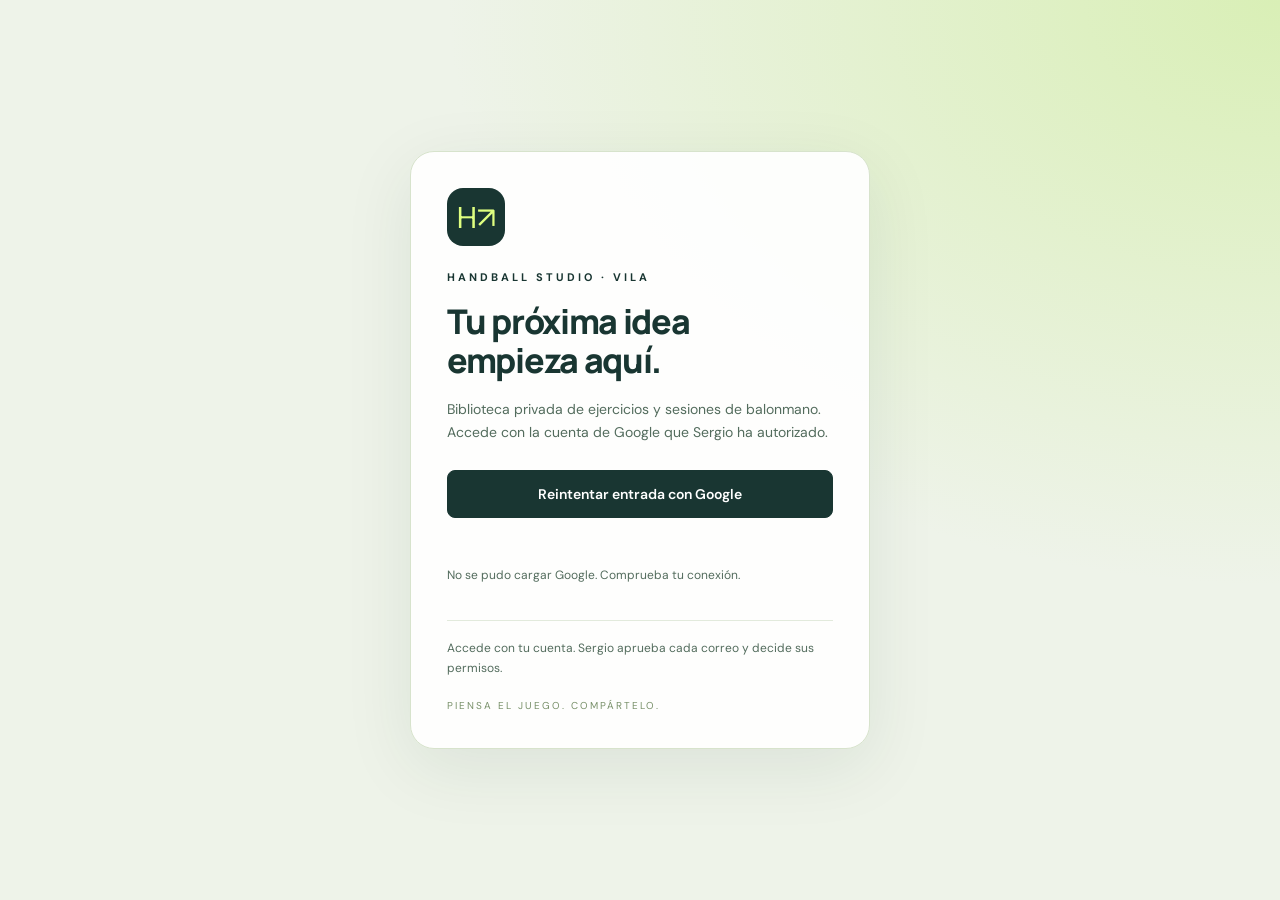
==== commit 149ac8d0: "Activate verified Google accounts with nonce-protected sign in Use Google Identity Services and Supa" ====
--- a/docs/index.html
+++ b/docs/index.html
@@ -1 +1 @@
-<!doctype html><html lang="es"><head><meta charset="UTF-8"><meta name="viewport" content="width=device-width,initial-scale=1"><meta name="theme-color" content="#142e2b"><title>Handball Studio · Vila</title><link rel="stylesheet" href="style.css?v=8"><link rel="stylesheet" href="step-windows.css?v=13"><link rel="stylesheet" href="field-usability.css?v=12"><link rel="stylesheet" href="login.css?v=14"><script src="login-bootstrap.js?v=14"></script></head><body><section id="entryGate" aria-label="Acceso a Handball Studio"><div class="entry-card"><div class="entry-mark">H↗</div><div class="entry-brand">HANDBALL STUDIO · VILA</div><h1>Tu próxima idea<br>empieza aquí.</h1><p>Biblioteca privada de ejercicios y sesiones de balonmano. Accede con la cuenta de Google que Sergio ha autorizado.</p><button id="entryLogin" class="primary" disabled>Entrar con Google</button><p id="entryStatus" class="entry-status" role="status">Preparando el acceso…</p><p class="entry-note">¿Todavía no tienes acceso? Pide a Sergio que añada tu correo como lector o editor. Tus archivos se guardan en la carpeta compartida de Drive.</p><span id="entryIdentity" hidden></span><div class="entry-footer">PIENSA EL JUEGO. COMPÁRTELO.</div></div></section><aside><a class="brand" href="#"><span class="logo">H<span>↗</span></span><span>HANDBALL<br><b>STUDIO</b></span></a><div class="workspace">ESPACIO DE ENTRENADOR <small>Sergio Vila <span>PERSONAL</span></small></div><nav><button data-view="editor" class="active">◈ <span>Pizarra táctica</span></button><button data-view="library">▦ <span>Mis ejercicios</span><i id="libraryCount">0</i></button><button data-view="sessions">▤ <span>Mis sesiones</span></button><button data-view="access">♙ <span>Acceso de entrenadores</span></button><button data-view="storage">☁ <span>Almacenamiento</span></button></nav><div class="aside-bottom"><div class="status-dot"></div><div>Tu trabajo, a salvo<small id="saveStatus">Guardado en este dispositivo</small></div></div><div class="profile"><div>SV</div><span>Sergio Vila<small>Entrenador de balonmano</small></span></div></aside><main><header><div class="breadcrumb">MI ESPACIO <span>/</span> <b id="crumb">Pizarra táctica</b></div><div class="header-right"><span class="private">● Espacio privado</span><button class="avatar" data-view="storage">SV</button></div></header><section id="editor" class="view"><div class="page-heading"><div><div class="eyebrow">DEL CONCEPTO A LA PISTA</div><h1>Tu próxima gran jugada<span>.</span></h1><p>Dibuja, dale movimiento y construye tu entrenamiento.</p></div><button class="primary" id="newExercise">＋ Nuevo ejercicio</button></div><div class="editor-layout"><div class="board-card"><div class="board-top"><div><span class="live-dot"></span><input id="exerciseTitle" aria-label="Título del ejercicio" value="Nuevo ejercicio"></div><div class="board-actions"><select id="courtMode" aria-label="Tipo de campo"><option value="full">Campo completo</option><option value="half">Medio campo</option></select><button id="undo" title="Deshacer" aria-label="Deshacer">↶</button><button id="redo" title="Rehacer" aria-label="Rehacer">↷</button></div></div><div class="court-settings"><label>Orientación<select id="courtOrientation"><option value="0">Horizontal · portería izquierda</option><option value="90">Vertical · portería arriba</option><option value="180">Horizontal · portería derecha</option><option value="270">Vertical · portería abajo</option></select></label><button id="rotateCourt" title="Girar campo 90 grados">↻ Girar</button><label>Estilo<select id="courtTheme"><option value="sage">Verde estudio</option><option value="blue">Azul profesional</option><option value="wood">Parqué</option><option value="dark">Noche</option><option value="white">Pizarra blanca</option><option value="custom">Personalizado</option></select></label><div id="customCourtColors" hidden><label>Pista<input id="courtFloorColor" type="color"></label><label>Áreas<input id="courtAreaColor" type="color"></label><label>Líneas<input id="courtLineColor" type="color"></label></div><label class="court-fit"><input type="checkbox" id="compactCourt" checked> Ajustar a pantalla</label></div><div class="canvas-area"><div class="tools" id="tools"><button data-tool="select" class="active" title="Seleccionar y mover">↖<small>Mover</small></button><button data-tool="attack" title="Jugador atacante">●<small>Ataque</small></button><button data-tool="defense" title="Jugador defensor">●<small>Defensa</small></button><button data-tool="ball" title="Balón">◉<small>Balón</small></button><button data-tool="cone" title="Cono">▲<small>Cono</small></button><button data-tool="arrow" title="Dibujar desplazamiento">↗<small>Carrera</small></button><button data-tool="pass" title="Dibujar pase">⇢<small>Pase</small></button><button data-tool="zone" title="Marcar zona">▧<small>Zona</small></button><button data-tool="text" title="Añadir texto">T<small>Texto</small></button><button data-tool="erase" title="Eliminar objeto">⌫<small>Borrar</small></button></div><div class="court-wrap"><svg id="court" viewBox="0 0 800 440" role="img" aria-label="Pizarra de balonmano interactiva"></svg></div><div class="court-caption"><span id="toolHint">Selecciona una herramienta y toca la pista para empezar</span><span>HANDBALL STUDIO</span></div></div><div id="selectionBar" class="selection-bar" hidden><b>Objeto seleccionado</b><label>Número / texto <input id="objectLabel" maxlength="45"></label><label>Color <input type="color" id="objectColor"></label><button id="removeObject">Eliminar</button></div><div class="animation-guide"><div class="guide-steps"><button data-guide="0">1 <span>Coloca los jugadores</span></button><button data-guide="1">2 <span>Crea los movimientos</span></button><button data-guide="2">3 <span>Reproduce</span></button></div><div class="guide-body"><div><b id="guideTitle"></b><p id="guideText"></p></div><button id="guideAction" class="primary"></button></div></div><div class="timeline"><div class="timeline-top"><div><b>Secuencia del ejercicio</b><span id="phaseCount">1 fase</span></div><button id="addFrame">＋ Añadir fase</button></div><div class="timeline-bottom"><button id="play" class="play" aria-label="Reproducir animación">▶</button><div id="frames"></div><select id="speed" aria-label="Velocidad"><option value="2000">1×</option><option value="4000">0,5×</option><option value="1000">2×</option></select><button id="deleteFrame" title="Eliminar fase" aria-label="Eliminar fase">⌫</button></div><div class="step-editor"><label>Nombre del paso<input id="stepName" placeholder="Ej. Pase al lateral"></label><label>Tiempo hasta este paso (s)<input id="stepSeconds" type="number" min="0.3" max="30" step="0.1"></label><label class="step-note">Explicación del paso<textarea id="stepNote" rows="2" placeholder="Explica qué deben hacer los jugadores…"></textarea></label></div><div class="transport"><button id="prevStep">← Paso anterior</button><button id="nextStep">Paso siguiente →</button><button id="restartAnimation">↶ Inicio</button><label><input type="checkbox" id="loopAnimation"> Repetir</label></div><div id="playbackCaption" aria-live="polite"></div></div></div><div class="details-card"><div class="detail-title"><span>✎</span><div><h2>Ficha del ejercicio</h2><p>Una idea bien organizada.</p></div></div><label>Objetivo<select id="category"><option>Ataque</option><option>Defensa</option><option>Contraataque</option><option>Técnica individual</option><option>Portería</option><option>Preparación física</option><option>Calentamiento</option></select></label><div class="two-col"><label>Categoría<select id="age"><option>Todas</option><option>U12</option><option>U14</option><option>U16</option><option>U18</option><option>Sénior</option></select></label><label>Duración (min)<input id="duration" type="number" min="1" max="180" value="15"></label></div><label>Jugadores<input id="players" placeholder="Ej. 6–12 jugadores"></label><label>Etiquetas<input id="tags" placeholder="Ej. 6:0, continuidad, pase"></label><label>Descripción y consignas<textarea id="description" rows="5" placeholder="¿Cómo se desarrolla? ¿Qué quieres que aprendan?"></textarea></label><button id="saveExercise" class="primary wide">✓ Guardar ejercicio</button><div class="export-row"><button id="exportImage">↗ Imagen</button><button id="exportPDF">↗ PDF</button></div><div class="tip"><b>Un paso más cerca de la pista</b><p>Guarda tu ejercicio para reutilizarlo y añadirlo a una sesión.</p></div></div></div></section><section id="library" class="view" hidden><div class="page-heading"><div><div class="eyebrow">TU CONOCIMIENTO, ORGANIZADO</div><h1>Mis ejercicios<span>.</span></h1><p>Tu biblioteca de ideas, siempre lista para entrenar.</p></div><button class="primary" id="importMedia">＋ Subir PDF o imagen</button></div><div class="filterbar"><input id="search" placeholder="⌕ Buscar por título, etiquetas o descripción…" aria-label="Buscar ejercicios"><select id="filterCategory" aria-label="Filtrar objetivo"><option value="">Todos los objetivos</option><option>Ataque</option><option>Defensa</option><option>Contraataque</option><option>Técnica individual</option><option>Portería</option><option>Preparación física</option><option>Calentamiento</option></select><select id="filterAge" aria-label="Filtrar categoría"><option value="">Todas las categorías</option><option>U12</option><option>U14</option><option>U16</option><option>U18</option><option>Sénior</option></select><button id="favoritesOnly">☆ Favoritos</button></div><div class="library-layout"><div class="collection-panel"><div class="collection-heading">COLECCIONES <button id="newFolder" aria-label="Crear carpeta">＋</button></div><div id="folderList"></div><div id="folderTools"></div></div><div class="library-content"><div class="library-controls"><div id="typeTabs"><button data-type="all" class="active">Todo</button><button data-type="drawing">Ejercicios</button><button data-type="documents">Documentos</button></div><select id="librarySort" aria-label="Ordenar biblioteca"><option value="category">Por objetivo</option><option value="title">Nombre A–Z</option><option value="recent">Más recientes</option></select></div><div id="bulkBar"><span id="selectionCount">0 seleccionados</span><button id="selectAll">Seleccionar todo</button><button id="moveSelected">Mover a…</button><button id="deleteSelected">Eliminar</button><button id="clearSelected">Cancelar selección</button></div><div id="librarySummary"></div><div id="libraryGrid" class="library-grid"></div></div></div></section><section id="sessions" class="view" hidden><div class="page-heading"><div><div class="eyebrow">ORDENA TUS IDEAS</div><h1>Mis sesiones<span>.</span></h1><p>Construye un entrenamiento, ejercicio a ejercicio.</p></div><button class="primary" id="newSession">＋ Nueva sesión</button></div><div class="sessions-layout"><div id="sessionList"></div><div id="sessionDetail" class="panel"></div></div></section><section id="access" class="view" hidden><div class="page-heading"><div><div class="eyebrow">TU BIBLIOTECA · TUS REGLAS</div><h1>Acceso de entrenadores<span>.</span></h1><p>Una biblioteca común de Sergio Vila. Tú decides quién consulta y quién puede editar.</p></div><span id="accessRole" class="badge">Pendiente de conectar Google</span></div><div class="role-cards"><div class="panel"><h2>Propietario · Tú</h2><p>Gestionas los accesos de la carpeta y organizas toda la biblioteca.</p></div><div class="panel"><h2>Editor</h2><p>Añade, modifica y organiza ejercicios, documentos y sesiones de la biblioteca común.</p></div><div class="panel"><h2>Solo lectura</h2><p>Consulta ejercicios, reproduce animaciones y ve sesiones. No modifica la biblioteca.</p></div></div><div id="accessPanel" class="panel"><p>Conecta Google en Almacenamiento para comprobar los permisos reales de tu carpeta.</p><button class="primary" data-view="storage">Conectar Google</button></div><div class="panel access-help"><h2>Cómo entrarán los entrenadores</h2><p>En GitHub Pages, el entrenador entra con su cuenta de Google y la app comprueba los permisos reales de esta carpeta. Añade su correo como lector o editor aquí. Si usas la versión privada de ChatGPT, invítalo también desde Compartir.</p><p>Los permisos de Drive se comprueban con la cuenta de cada entrenador. Un lector no puede escribir en la carpeta aunque intente hacerlo fuera de la app. El rol Editor permite editar el contenido compartido, no solamente aportar archivos.</p><p>Google aún necesita la configuración inicial. Para cargar toda la biblioteca común, la conexión pide el permiso de Drive que permite acceder a los archivos de la cuenta; la app trabaja con la carpeta que tú has fijado. Si la aplicación de Google está en pruebas, añade también a los entrenadores como usuarios de prueba.</p></div></section><section id="storage" class="view" hidden><div class="page-heading"><div><div class="eyebrow">CONTIGO, DONDE ENTRENES</div><h1>Tu espacio de trabajo<span>.</span></h1><p>Copias de seguridad y conexión con Google Drive.</p></div></div><div class="storage-grid"><div class="panel"><div class="storage-icon">▣</div><h2>En este dispositivo</h2><p>Los ejercicios, fases, archivos y sesiones se guardan en este navegador. Exporta una copia para protegerlos o llevarlos a otro dispositivo.</p><button class="primary" id="backup">↓ Descargar copia completa</button><button id="restore">↑ Importar copia</button><small>Importar añade los elementos de la copia y actualiza los que tengan el mismo identificador.</small></div><div class="panel drive-panel"><div class="storage-icon">☁</div><h2>Tu carpeta de Google Drive</h2><span class="badge" id="driveStatus">Configuración pendiente</span><p>Biblioteca común de Sergio Vila: ejercicios editables, originales y clasificación en una sola carpeta.</p><a class="drive-folder-link" href="https://drive.google.com/drive/folders/1t5jTPqWFHFaUw3Mz6cYk_s9b75oKwi1E" target="_blank" rel="noopener">▱ Abrir tu carpeta de Drive ↗</a><div class="connection-steps"><div id="setupGoogle">1 · Configurar Google</div><div id="setupFolder">2 · Autorizar carpeta</div><div id="setupSync">3 · Sincronizar biblioteca</div></div><details id="googleSettings" open><summary>Configuración de Google</summary><label>ID de cliente OAuth<input id="googleClientId" placeholder="…apps.googleusercontent.com" autocomplete="off"></label><label>Clave de API para el selector de Drive<input id="pickerKey" placeholder="Clave de API restringida a esta web" autocomplete="off"></label><label>Número del proyecto de Google Cloud<input id="googleProjectNumber" inputmode="numeric" placeholder="Ej. 123456789012"></label><button id="saveGoogleSettings">Guardar configuración</button><p>Usa un cliente OAuth de tipo web, activa Google Drive API y Google Picker API. La clave del selector debe estar restringida a esta web, a https://docs.google.com/* y a esas APIs. En la pantalla de consentimiento configura el permiso https://www.googleapis.com/auth/drive para cargar la biblioteca compartida. Google puede exigir verificación si publicas la aplicación de Google fuera de pruebas. Añade tu cuenta como usuario de prueba si la pantalla de consentimiento está en pruebas.</p><p>Origen JavaScript autorizado:</p><code id="siteOrigin"></code><p>Estos son identificadores de la aplicación. No introduzcas contraseñas ni secretos de cliente.</p></details><button id="connectDrive" class="primary">Conectar Google y autorizar carpeta</button><button id="disconnectDrive" hidden>Desconectar</button><label class="sync-toggle"><input id="autoDrive" type="checkbox"> Guardar automáticamente en Drive mientras uso la app</label><div class="export-row"><button id="pushDrive" disabled>↻ Sincronizar ahora</button><button id="pullDrive" disabled>↓ Recuperar biblioteca</button></div><button id="importDriveFiles" disabled>＋ Añadir PDF o imágenes de Drive</button><div id="driveActivity" role="status">La carpeta está indicada. Todavía no hay una conexión autorizada con Google.</div><details><summary>Qué se guarda y cómo funciona</summary><p>Los ejercicios guardados, sus pasos de animación, documentos y sesiones se sincronizan. El borrador de la pizarra permanece en este dispositivo hasta pulsar «Guardar ejercicio».</p><p>Dentro de tu carpeta se crean «Ejercicios editables», «Documentos originales» y «Datos de la biblioteca». Los archivos de ejercicio conservan las versiones anteriores. La papelera de la app se guarda como estado; no borra tus originales de Drive.</p><p>Los documentos que ya tienes en Drive se añaden con el selector y tu autorización. La conexión comprueba directamente el acceso a la carpeta configurada. Las carpetas y etiquetas de la biblioteca se conservan en su catálogo.</p><p>La sincronización automática funciona con la app abierta, conexión a internet y sesión de Google vigente. Sin conexión, se guarda localmente y queda pendiente. Google puede pedirte volver a conectar.</p></details></div></div></section><footer>HANDBALL STUDIO <span>Diseñado para pensar el juego.</span><b>VILA / 01</b></footer></main><div id="toast" role="status"></div><input id="mediaInput" multiple type="file" accept="image/png,image/jpeg,image/webp,application/pdf" hidden><input id="backupInput" type="file" accept="application/json,.json" hidden><dialog id="modal"><div id="modalContent"></div><button id="closeModal" class="primary">Cerrar</button></dialog><script src="ball-possession.js?v=12"></script><script src="step-motion.js?v=13"></script><script src="google-config.js?v=9"></script><script src="app.js?v=8"></script><script src="studio.js?v=13"></script><script src="drive-sync.js?v=11"></script><script src="personal-studio.js?v=13"></script><script src="working-tools.js?v=13"></script><script src="handball-tools.js?v=12"></script><script src="trajectory.js?v=8"></script><script src="field-editor.js?v=12"></script><script src="direct-upload.js?v=8"></script><script src="step-windows.js?v=13"></script><script src="drive-session.js?v=11"></script><script src="field-usability.js?v=13"></script><script src="login-gate.js?v=14"></script></body></html>
+<!doctype html><html lang="es"><head><meta charset="UTF-8"><meta name="viewport" content="width=device-width,initial-scale=1"><meta name="theme-color" content="#142e2b"><title>Handball Studio · Vila</title><link rel="stylesheet" href="style.css?v=8"><link rel="stylesheet" href="step-windows.css?v=13"><link rel="stylesheet" href="field-usability.css?v=12"><link rel="stylesheet" href="login.css?v=14"><script src="studio-account-config.js?v=16"></script><link rel="stylesheet" href="studio-accounts.css?v=16"><script src="login-bootstrap.js?v=15"></script></head><body><section id="entryGate" aria-label="Acceso a Handball Studio"><div class="entry-card"><div class="entry-mark">H↗</div><div class="entry-brand">HANDBALL STUDIO · VILA</div><h1>Tu próxima idea<br>empieza aquí.</h1><p>Biblioteca privada de ejercicios y sesiones de balonmano. Accede con la cuenta de Google que Sergio ha autorizado.</p><button id="entryLogin" class="primary" disabled>Entrar con Google</button><p id="entryStatus" class="entry-status" role="status">Preparando el acceso…</p><p class="entry-note">¿Todavía no tienes acceso? Pide a Sergio que añada tu correo como lector o editor. Tus archivos se guardan en la carpeta compartida de Drive.</p><span id="entryIdentity" hidden></span><div class="entry-footer">PIENSA EL JUEGO. COMPÁRTELO.</div></div></section><aside><a class="brand" href="#"><span class="logo">H<span>↗</span></span><span>HANDBALL<br><b>STUDIO</b></span></a><div class="workspace">ESPACIO DE ENTRENADOR <small>Sergio Vila <span>PERSONAL</span></small></div><nav><button data-view="editor" class="active">◈ <span>Pizarra táctica</span></button><button data-view="library">▦ <span>Mis ejercicios</span><i id="libraryCount">0</i></button><button data-view="sessions">▤ <span>Mis sesiones</span></button><button data-view="access">♙ <span>Acceso de entrenadores</span></button><button data-view="storage">☁ <span>Almacenamiento</span></button></nav><div class="aside-bottom"><div class="status-dot"></div><div>Tu trabajo, a salvo<small id="saveStatus">Guardado en este dispositivo</small></div></div><div class="profile"><div>SV</div><span>Sergio Vila<small>Entrenador de balonmano</small></span></div></aside><main><header><div class="breadcrumb">MI ESPACIO <span>/</span> <b id="crumb">Pizarra táctica</b></div><div class="header-right"><span class="private">● Espacio privado</span><button class="avatar" data-view="storage">SV</button></div></header><section id="editor" class="view"><div class="page-heading"><div><div class="eyebrow">DEL CONCEPTO A LA PISTA</div><h1>Tu próxima gran jugada<span>.</span></h1><p>Dibuja, dale movimiento y construye tu entrenamiento.</p></div><button class="primary" id="newExercise">＋ Nuevo ejercicio</button></div><div class="editor-layout"><div class="board-card"><div class="board-top"><div><span class="live-dot"></span><input id="exerciseTitle" aria-label="Título del ejercicio" value="Nuevo ejercicio"></div><div class="board-actions"><select id="courtMode" aria-label="Tipo de campo"><option value="full">Campo completo</option><option value="half">Medio campo</option></select><button id="undo" title="Deshacer" aria-label="Deshacer">↶</button><button id="redo" title="Rehacer" aria-label="Rehacer">↷</button></div></div><div class="court-settings"><label>Orientación<select id="courtOrientation"><option value="0">Horizontal · portería izquierda</option><option value="90">Vertical · portería arriba</option><option value="180">Horizontal · portería derecha</option><option value="270">Vertical · portería abajo</option></select></label><button id="rotateCourt" title="Girar campo 90 grados">↻ Girar</button><label>Estilo<select id="courtTheme"><option value="sage">Verde estudio</option><option value="blue">Azul profesional</option><option value="wood">Parqué</option><option value="dark">Noche</option><option value="white">Pizarra blanca</option><option value="custom">Personalizado</option></select></label><div id="customCourtColors" hidden><label>Pista<input id="courtFloorColor" type="color"></label><label>Áreas<input id="courtAreaColor" type="color"></label><label>Líneas<input id="courtLineColor" type="color"></label></div><label class="court-fit"><input type="checkbox" id="compactCourt" checked> Ajustar a pantalla</label></div><div class="canvas-area"><div class="tools" id="tools"><button data-tool="select" class="active" title="Seleccionar y mover">↖<small>Mover</small></button><button data-tool="attack" title="Jugador atacante">●<small>Ataque</small></button><button data-tool="defense" title="Jugador defensor">●<small>Defensa</small></button><button data-tool="ball" title="Balón">◉<small>Balón</small></button><button data-tool="cone" title="Cono">▲<small>Cono</small></button><button data-tool="arrow" title="Dibujar desplazamiento">↗<small>Carrera</small></button><button data-tool="pass" title="Dibujar pase">⇢<small>Pase</small></button><button data-tool="zone" title="Marcar zona">▧<small>Zona</small></button><button data-tool="text" title="Añadir texto">T<small>Texto</small></button><button data-tool="erase" title="Eliminar objeto">⌫<small>Borrar</small></button></div><div class="court-wrap"><svg id="court" viewBox="0 0 800 440" role="img" aria-label="Pizarra de balonmano interactiva"></svg></div><div class="court-caption"><span id="toolHint">Selecciona una herramienta y toca la pista para empezar</span><span>HANDBALL STUDIO</span></div></div><div id="selectionBar" class="selection-bar" hidden><b>Objeto seleccionado</b><label>Número / texto <input id="objectLabel" maxlength="45"></label><label>Color <input type="color" id="objectColor"></label><button id="removeObject">Eliminar</button></div><div class="animation-guide"><div class="guide-steps"><button data-guide="0">1 <span>Coloca los jugadores</span></button><button data-guide="1">2 <span>Crea los movimientos</span></button><button data-guide="2">3 <span>Reproduce</span></button></div><div class="guide-body"><div><b id="guideTitle"></b><p id="guideText"></p></div><button id="guideAction" class="primary"></button></div></div><div class="timeline"><div class="timeline-top"><div><b>Secuencia del ejercicio</b><span id="phaseCount">1 fase</span></div><button id="addFrame">＋ Añadir fase</button></div><div class="timeline-bottom"><button id="play" class="play" aria-label="Reproducir animación">▶</button><div id="frames"></div><select id="speed" aria-label="Velocidad"><option value="2000">1×</option><option value="4000">0,5×</option><option value="1000">2×</option></select><button id="deleteFrame" title="Eliminar fase" aria-label="Eliminar fase">⌫</button></div><div class="step-editor"><label>Nombre del paso<input id="stepName" placeholder="Ej. Pase al lateral"></label><label>Tiempo hasta este paso (s)<input id="stepSeconds" type="number" min="0.3" max="30" step="0.1"></label><label class="step-note">Explicación del paso<textarea id="stepNote" rows="2" placeholder="Explica qué deben hacer los jugadores…"></textarea></label></div><div class="transport"><button id="prevStep">← Paso anterior</button><button id="nextStep">Paso siguiente →</button><button id="restartAnimation">↶ Inicio</button><label><input type="checkbox" id="loopAnimation"> Repetir</label></div><div id="playbackCaption" aria-live="polite"></div></div></div><div class="details-card"><div class="detail-title"><span>✎</span><div><h2>Ficha del ejercicio</h2><p>Una idea bien organizada.</p></div></div><label>Objetivo<select id="category"><option>Ataque</option><option>Defensa</option><option>Contraataque</option><option>Técnica individual</option><option>Portería</option><option>Preparación física</option><option>Calentamiento</option></select></label><div class="two-col"><label>Categoría<select id="age"><option>Todas</option><option>U12</option><option>U14</option><option>U16</option><option>U18</option><option>Sénior</option></select></label><label>Duración (min)<input id="duration" type="number" min="1" max="180" value="15"></label></div><label>Jugadores<input id="players" placeholder="Ej. 6–12 jugadores"></label><label>Etiquetas<input id="tags" placeholder="Ej. 6:0, continuidad, pase"></label><label>Descripción y consignas<textarea id="description" rows="5" placeholder="¿Cómo se desarrolla? ¿Qué quieres que aprendan?"></textarea></label><button id="saveExercise" class="primary wide">✓ Guardar ejercicio</button><div class="export-row"><button id="exportImage">↗ Imagen</button><button id="exportPDF">↗ PDF</button></div><div class="tip"><b>Un paso más cerca de la pista</b><p>Guarda tu ejercicio para reutilizarlo y añadirlo a una sesión.</p></div></div></div></section><section id="library" class="view" hidden><div class="page-heading"><div><div class="eyebrow">TU CONOCIMIENTO, ORGANIZADO</div><h1>Mis ejercicios<span>.</span></h1><p>Tu biblioteca de ideas, siempre lista para entrenar.</p></div><button class="primary" id="importMedia">＋ Subir PDF o imagen</button></div><div class="filterbar"><input id="search" placeholder="⌕ Buscar por título, etiquetas o descripción…" aria-label="Buscar ejercicios"><select id="filterCategory" aria-label="Filtrar objetivo"><option value="">Todos los objetivos</option><option>Ataque</option><option>Defensa</option><option>Contraataque</option><option>Técnica individual</option><option>Portería</option><option>Preparación física</option><option>Calentamiento</option></select><select id="filterAge" aria-label="Filtrar categoría"><option value="">Todas las categorías</option><option>U12</option><option>U14</option><option>U16</option><option>U18</option><option>Sénior</option></select><button id="favoritesOnly">☆ Favoritos</button></div><div class="library-layout"><div class="collection-panel"><div class="collection-heading">COLECCIONES <button id="newFolder" aria-label="Crear carpeta">＋</button></div><div id="folderList"></div><div id="folderTools"></div></div><div class="library-content"><div class="library-controls"><div id="typeTabs"><button data-type="all" class="active">Todo</button><button data-type="drawing">Ejercicios</button><button data-type="documents">Documentos</button></div><select id="librarySort" aria-label="Ordenar biblioteca"><option value="category">Por objetivo</option><option value="title">Nombre A–Z</option><option value="recent">Más recientes</option></select></div><div id="bulkBar"><span id="selectionCount">0 seleccionados</span><button id="selectAll">Seleccionar todo</button><button id="moveSelected">Mover a…</button><button id="deleteSelected">Eliminar</button><button id="clearSelected">Cancelar selección</button></div><div id="librarySummary"></div><div id="libraryGrid" class="library-grid"></div></div></div></section><section id="sessions" class="view" hidden><div class="page-heading"><div><div class="eyebrow">ORDENA TUS IDEAS</div><h1>Mis sesiones<span>.</span></h1><p>Construye un entrenamiento, ejercicio a ejercicio.</p></div><button class="primary" id="newSession">＋ Nueva sesión</button></div><div class="sessions-layout"><div id="sessionList"></div><div id="sessionDetail" class="panel"></div></div></section><section id="access" class="view" hidden><div class="page-heading"><div><div class="eyebrow">TU BIBLIOTECA · TUS REGLAS</div><h1>Acceso de entrenadores<span>.</span></h1><p>Una biblioteca común de Sergio Vila. Tú decides quién consulta y quién puede editar.</p></div><span id="accessRole" class="badge">Pendiente de conectar Google</span></div><div class="role-cards"><div class="panel"><h2>Propietario · Tú</h2><p>Gestionas los accesos de la carpeta y organizas toda la biblioteca.</p></div><div class="panel"><h2>Editor</h2><p>Añade, modifica y organiza ejercicios, documentos y sesiones de la biblioteca común.</p></div><div class="panel"><h2>Solo lectura</h2><p>Consulta ejercicios, reproduce animaciones y ve sesiones. No modifica la biblioteca.</p></div></div><div id="accessPanel" class="panel"><p>Conecta Google en Almacenamiento para comprobar los permisos reales de tu carpeta.</p><button class="primary" data-view="storage">Conectar Google</button></div><div class="panel access-help"><h2>Cómo entrarán los entrenadores</h2><p>En GitHub Pages, el entrenador entra con su cuenta de Google y la app comprueba los permisos reales de esta carpeta. Añade su correo como lector o editor aquí. Si usas la versión privada de ChatGPT, invítalo también desde Compartir.</p><p>Los permisos de Drive se comprueban con la cuenta de cada entrenador. Un lector no puede escribir en la carpeta aunque intente hacerlo fuera de la app. El rol Editor permite editar el contenido compartido, no solamente aportar archivos.</p><p>Google aún necesita la configuración inicial. Para cargar toda la biblioteca común, la conexión pide el permiso de Drive que permite acceder a los archivos de la cuenta; la app trabaja con la carpeta que tú has fijado. Si la aplicación de Google está en pruebas, añade también a los entrenadores como usuarios de prueba.</p></div></section><section id="storage" class="view" hidden><div class="page-heading"><div><div class="eyebrow">CONTIGO, DONDE ENTRENES</div><h1>Tu espacio de trabajo<span>.</span></h1><p>Copias de seguridad y conexión con Google Drive.</p></div></div><div class="storage-grid"><div class="panel"><div class="storage-icon">▣</div><h2>En este dispositivo</h2><p>Los ejercicios, fases, archivos y sesiones se guardan en este navegador. Exporta una copia para protegerlos o llevarlos a otro dispositivo.</p><button class="primary" id="backup">↓ Descargar copia completa</button><button id="restore">↑ Importar copia</button><small>Importar añade los elementos de la copia y actualiza los que tengan el mismo identificador.</small></div><div class="panel drive-panel"><div class="storage-icon">☁</div><h2>Tu carpeta de Google Drive</h2><span class="badge" id="driveStatus">Configuración pendiente</span><p>Biblioteca común de Sergio Vila: ejercicios editables, originales y clasificación en una sola carpeta.</p><a class="drive-folder-link" href="https://drive.google.com/drive/folders/1t5jTPqWFHFaUw3Mz6cYk_s9b75oKwi1E" target="_blank" rel="noopener">▱ Abrir tu carpeta de Drive ↗</a><div class="connection-steps"><div id="setupGoogle">1 · Configurar Google</div><div id="setupFolder">2 · Autorizar carpeta</div><div id="setupSync">3 · Sincronizar biblioteca</div></div><details id="googleSettings" open><summary>Configuración de Google</summary><label>ID de cliente OAuth<input id="googleClientId" placeholder="…apps.googleusercontent.com" autocomplete="off"></label><label>Clave de API para el selector de Drive<input id="pickerKey" placeholder="Clave de API restringida a esta web" autocomplete="off"></label><label>Número del proyecto de Google Cloud<input id="googleProjectNumber" inputmode="numeric" placeholder="Ej. 123456789012"></label><button id="saveGoogleSettings">Guardar configuración</button><p>Usa un cliente OAuth de tipo web, activa Google Drive API y Google Picker API. La clave del selector debe estar restringida a esta web, a https://docs.google.com/* y a esas APIs. En la pantalla de consentimiento configura el permiso https://www.googleapis.com/auth/drive para cargar la biblioteca compartida. Google puede exigir verificación si publicas la aplicación de Google fuera de pruebas. Añade tu cuenta como usuario de prueba si la pantalla de consentimiento está en pruebas.</p><p>Origen JavaScript autorizado:</p><code id="siteOrigin"></code><p>Estos son identificadores de la aplicación. No introduzcas contraseñas ni secretos de cliente.</p></details><button id="connectDrive" class="primary">Conectar Google y autorizar carpeta</button><button id="disconnectDrive" hidden>Desconectar</button><label class="sync-toggle"><input id="autoDrive" type="checkbox"> Guardar automáticamente en Drive mientras uso la app</label><div class="export-row"><button id="pushDrive" disabled>↻ Sincronizar ahora</button><button id="pullDrive" disabled>↓ Recuperar biblioteca</button></div><button id="importDriveFiles" disabled>＋ Añadir PDF o imágenes de Drive</button><div id="driveActivity" role="status">La carpeta está indicada. Todavía no hay una conexión autorizada con Google.</div><details><summary>Qué se guarda y cómo funciona</summary><p>Los ejercicios guardados, sus pasos de animación, documentos y sesiones se sincronizan. El borrador de la pizarra permanece en este dispositivo hasta pulsar «Guardar ejercicio».</p><p>Dentro de tu carpeta se crean «Ejercicios editables», «Documentos originales» y «Datos de la biblioteca». Los archivos de ejercicio conservan las versiones anteriores. La papelera de la app se guarda como estado; no borra tus originales de Drive.</p><p>Los documentos que ya tienes en Drive se añaden con el selector y tu autorización. La conexión comprueba directamente el acceso a la carpeta configurada. Las carpetas y etiquetas de la biblioteca se conservan en su catálogo.</p><p>La sincronización automática funciona con la app abierta, conexión a internet y sesión de Google vigente. Sin conexión, se guarda localmente y queda pendiente. Google puede pedirte volver a conectar.</p></details></div></div></section><footer>HANDBALL STUDIO <span>Diseñado para pensar el juego.</span><b>VILA / 01</b></footer></main><div id="toast" role="status"></div><input id="mediaInput" multiple type="file" accept="image/png,image/jpeg,image/webp,application/pdf" hidden><input id="backupInput" type="file" accept="application/json,.json" hidden><dialog id="modal"><div id="modalContent"></div><button id="closeModal" class="primary">Cerrar</button></dialog><script src="ball-possession.js?v=12"></script><script src="step-motion.js?v=13"></script><script src="google-config.js?v=9"></script><script src="app.js?v=8"></script><script src="studio.js?v=13"></script><script src="drive-sync.js?v=11"></script><script src="personal-studio.js?v=13"></script><script src="working-tools.js?v=13"></script><script src="handball-tools.js?v=12"></script><script src="trajectory.js?v=8"></script><script src="field-editor.js?v=12"></script><script src="direct-upload.js?v=8"></script><script src="step-windows.js?v=13"></script><script src="drive-session.js?v=11"></script><script src="field-usability.js?v=13"></script><script src="login-gate.js?v=14"></script><script src="studio-accounts.js?v=16"></script></body></html>
--- a/docs/studio-accounts.css
+++ b/docs/studio-accounts.css
@@ -0,0 +1,3 @@
+.studio-drive-setup{border-top:1px solid #dbe6df;margin-top:24px;padding-top:20px}#studioAccountBadge{max-width:280px;overflow:hidden;text-overflow:ellipsis;white-space:nowrap;font-size:12px}#studioUsers{margin-top:20px}#studioUserStatus{color:#973f27;margin-top:12px}.permission-row small{display:block}.permission-row{flex-wrap:wrap;gap:10px}@media(max-width:650px){#studioAccountBadge{max-width:160px}.permission-row>div{flex-basis:100%}}
+
+#studioGoogleSignIn{display:flex;justify-content:center;margin:18px 0}#studioGoogleSignIn[hidden]{display:none}
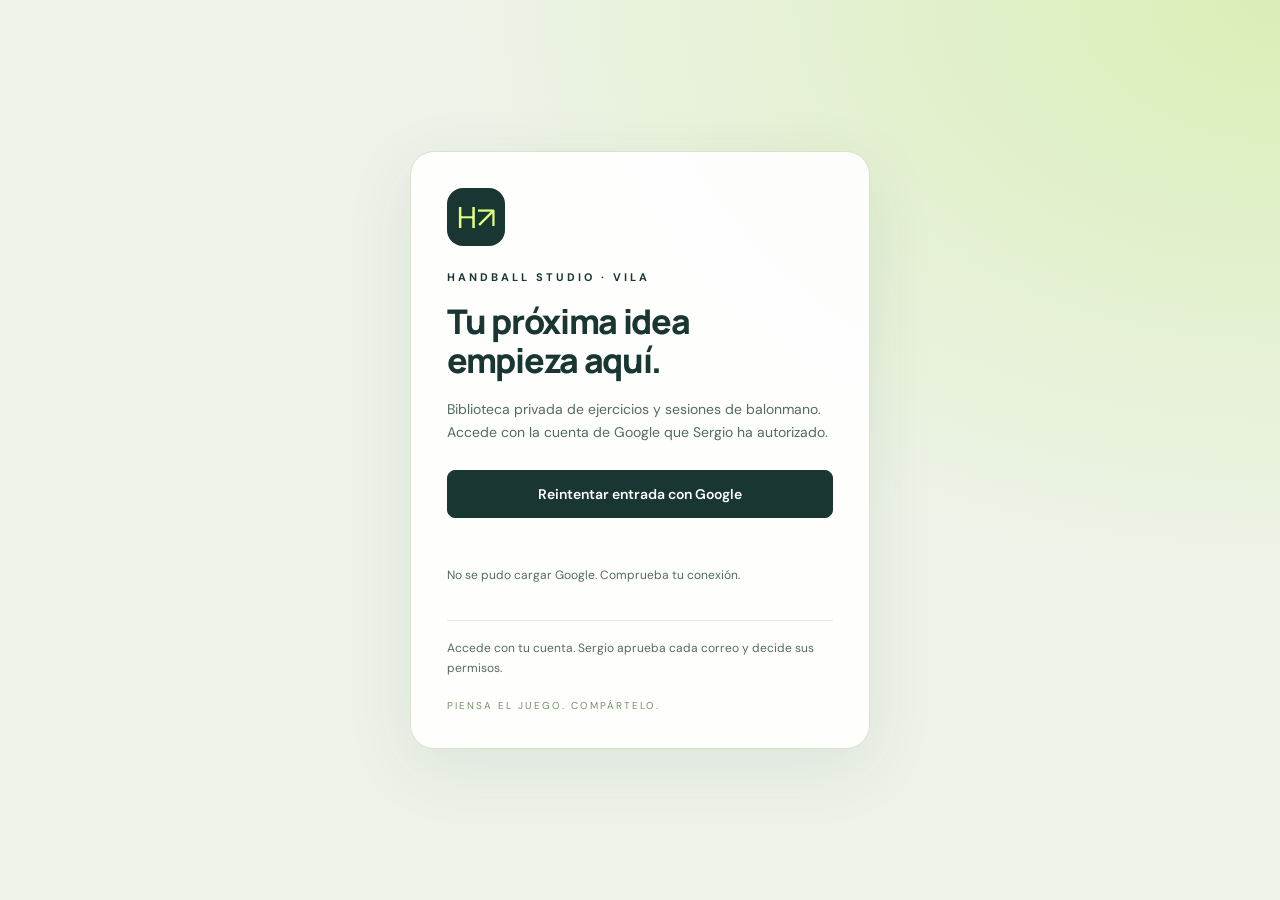
==== commit 93360b84: "Show each trainer's account and reserve owner controls for admin Replace fixed owner labels in sideb" ====
--- a/docs/index.html
+++ b/docs/index.html
@@ -1 +1 @@
-<!doctype html><html lang="es"><head><meta charset="UTF-8"><meta name="viewport" content="width=device-width,initial-scale=1"><meta name="theme-color" content="#142e2b"><title>Handball Studio · Vila</title><link rel="stylesheet" href="style.css?v=8"><link rel="stylesheet" href="step-windows.css?v=13"><link rel="stylesheet" href="field-usability.css?v=12"><link rel="stylesheet" href="login.css?v=14"><script src="studio-account-config.js?v=16"></script><link rel="stylesheet" href="studio-accounts.css?v=16"><script src="login-bootstrap.js?v=15"></script></head><body><section id="entryGate" aria-label="Acceso a Handball Studio"><div class="entry-card"><div class="entry-mark">H↗</div><div class="entry-brand">HANDBALL STUDIO · VILA</div><h1>Tu próxima idea<br>empieza aquí.</h1><p>Biblioteca privada de ejercicios y sesiones de balonmano. Accede con la cuenta de Google que Sergio ha autorizado.</p><button id="entryLogin" class="primary" disabled>Entrar con Google</button><p id="entryStatus" class="entry-status" role="status">Preparando el acceso…</p><p class="entry-note">¿Todavía no tienes acceso? Pide a Sergio que añada tu correo como lector o editor. Tus archivos se guardan en la carpeta compartida de Drive.</p><span id="entryIdentity" hidden></span><div class="entry-footer">PIENSA EL JUEGO. COMPÁRTELO.</div></div></section><aside><a class="brand" href="#"><span class="logo">H<span>↗</span></span><span>HANDBALL<br><b>STUDIO</b></span></a><div class="workspace">ESPACIO DE ENTRENADOR <small>Sergio Vila <span>PERSONAL</span></small></div><nav><button data-view="editor" class="active">◈ <span>Pizarra táctica</span></button><button data-view="library">▦ <span>Mis ejercicios</span><i id="libraryCount">0</i></button><button data-view="sessions">▤ <span>Mis sesiones</span></button><button data-view="access">♙ <span>Acceso de entrenadores</span></button><button data-view="storage">☁ <span>Almacenamiento</span></button></nav><div class="aside-bottom"><div class="status-dot"></div><div>Tu trabajo, a salvo<small id="saveStatus">Guardado en este dispositivo</small></div></div><div class="profile"><div>SV</div><span>Sergio Vila<small>Entrenador de balonmano</small></span></div></aside><main><header><div class="breadcrumb">MI ESPACIO <span>/</span> <b id="crumb">Pizarra táctica</b></div><div class="header-right"><span class="private">● Espacio privado</span><button class="avatar" data-view="storage">SV</button></div></header><section id="editor" class="view"><div class="page-heading"><div><div class="eyebrow">DEL CONCEPTO A LA PISTA</div><h1>Tu próxima gran jugada<span>.</span></h1><p>Dibuja, dale movimiento y construye tu entrenamiento.</p></div><button class="primary" id="newExercise">＋ Nuevo ejercicio</button></div><div class="editor-layout"><div class="board-card"><div class="board-top"><div><span class="live-dot"></span><input id="exerciseTitle" aria-label="Título del ejercicio" value="Nuevo ejercicio"></div><div class="board-actions"><select id="courtMode" aria-label="Tipo de campo"><option value="full">Campo completo</option><option value="half">Medio campo</option></select><button id="undo" title="Deshacer" aria-label="Deshacer">↶</button><button id="redo" title="Rehacer" aria-label="Rehacer">↷</button></div></div><div class="court-settings"><label>Orientación<select id="courtOrientation"><option value="0">Horizontal · portería izquierda</option><option value="90">Vertical · portería arriba</option><option value="180">Horizontal · portería derecha</option><option value="270">Vertical · portería abajo</option></select></label><button id="rotateCourt" title="Girar campo 90 grados">↻ Girar</button><label>Estilo<select id="courtTheme"><option value="sage">Verde estudio</option><option value="blue">Azul profesional</option><option value="wood">Parqué</option><option value="dark">Noche</option><option value="white">Pizarra blanca</option><option value="custom">Personalizado</option></select></label><div id="customCourtColors" hidden><label>Pista<input id="courtFloorColor" type="color"></label><label>Áreas<input id="courtAreaColor" type="color"></label><label>Líneas<input id="courtLineColor" type="color"></label></div><label class="court-fit"><input type="checkbox" id="compactCourt" checked> Ajustar a pantalla</label></div><div class="canvas-area"><div class="tools" id="tools"><button data-tool="select" class="active" title="Seleccionar y mover">↖<small>Mover</small></button><button data-tool="attack" title="Jugador atacante">●<small>Ataque</small></button><button data-tool="defense" title="Jugador defensor">●<small>Defensa</small></button><button data-tool="ball" title="Balón">◉<small>Balón</small></button><button data-tool="cone" title="Cono">▲<small>Cono</small></button><button data-tool="arrow" title="Dibujar desplazamiento">↗<small>Carrera</small></button><button data-tool="pass" title="Dibujar pase">⇢<small>Pase</small></button><button data-tool="zone" title="Marcar zona">▧<small>Zona</small></button><button data-tool="text" title="Añadir texto">T<small>Texto</small></button><button data-tool="erase" title="Eliminar objeto">⌫<small>Borrar</small></button></div><div class="court-wrap"><svg id="court" viewBox="0 0 800 440" role="img" aria-label="Pizarra de balonmano interactiva"></svg></div><div class="court-caption"><span id="toolHint">Selecciona una herramienta y toca la pista para empezar</span><span>HANDBALL STUDIO</span></div></div><div id="selectionBar" class="selection-bar" hidden><b>Objeto seleccionado</b><label>Número / texto <input id="objectLabel" maxlength="45"></label><label>Color <input type="color" id="objectColor"></label><button id="removeObject">Eliminar</button></div><div class="animation-guide"><div class="guide-steps"><button data-guide="0">1 <span>Coloca los jugadores</span></button><button data-guide="1">2 <span>Crea los movimientos</span></button><button data-guide="2">3 <span>Reproduce</span></button></div><div class="guide-body"><div><b id="guideTitle"></b><p id="guideText"></p></div><button id="guideAction" class="primary"></button></div></div><div class="timeline"><div class="timeline-top"><div><b>Secuencia del ejercicio</b><span id="phaseCount">1 fase</span></div><button id="addFrame">＋ Añadir fase</button></div><div class="timeline-bottom"><button id="play" class="play" aria-label="Reproducir animación">▶</button><div id="frames"></div><select id="speed" aria-label="Velocidad"><option value="2000">1×</option><option value="4000">0,5×</option><option value="1000">2×</option></select><button id="deleteFrame" title="Eliminar fase" aria-label="Eliminar fase">⌫</button></div><div class="step-editor"><label>Nombre del paso<input id="stepName" placeholder="Ej. Pase al lateral"></label><label>Tiempo hasta este paso (s)<input id="stepSeconds" type="number" min="0.3" max="30" step="0.1"></label><label class="step-note">Explicación del paso<textarea id="stepNote" rows="2" placeholder="Explica qué deben hacer los jugadores…"></textarea></label></div><div class="transport"><button id="prevStep">← Paso anterior</button><button id="nextStep">Paso siguiente →</button><button id="restartAnimation">↶ Inicio</button><label><input type="checkbox" id="loopAnimation"> Repetir</label></div><div id="playbackCaption" aria-live="polite"></div></div></div><div class="details-card"><div class="detail-title"><span>✎</span><div><h2>Ficha del ejercicio</h2><p>Una idea bien organizada.</p></div></div><label>Objetivo<select id="category"><option>Ataque</option><option>Defensa</option><option>Contraataque</option><option>Técnica individual</option><option>Portería</option><option>Preparación física</option><option>Calentamiento</option></select></label><div class="two-col"><label>Categoría<select id="age"><option>Todas</option><option>U12</option><option>U14</option><option>U16</option><option>U18</option><option>Sénior</option></select></label><label>Duración (min)<input id="duration" type="number" min="1" max="180" value="15"></label></div><label>Jugadores<input id="players" placeholder="Ej. 6–12 jugadores"></label><label>Etiquetas<input id="tags" placeholder="Ej. 6:0, continuidad, pase"></label><label>Descripción y consignas<textarea id="description" rows="5" placeholder="¿Cómo se desarrolla? ¿Qué quieres que aprendan?"></textarea></label><button id="saveExercise" class="primary wide">✓ Guardar ejercicio</button><div class="export-row"><button id="exportImage">↗ Imagen</button><button id="exportPDF">↗ PDF</button></div><div class="tip"><b>Un paso más cerca de la pista</b><p>Guarda tu ejercicio para reutilizarlo y añadirlo a una sesión.</p></div></div></div></section><section id="library" class="view" hidden><div class="page-heading"><div><div class="eyebrow">TU CONOCIMIENTO, ORGANIZADO</div><h1>Mis ejercicios<span>.</span></h1><p>Tu biblioteca de ideas, siempre lista para entrenar.</p></div><button class="primary" id="importMedia">＋ Subir PDF o imagen</button></div><div class="filterbar"><input id="search" placeholder="⌕ Buscar por título, etiquetas o descripción…" aria-label="Buscar ejercicios"><select id="filterCategory" aria-label="Filtrar objetivo"><option value="">Todos los objetivos</option><option>Ataque</option><option>Defensa</option><option>Contraataque</option><option>Técnica individual</option><option>Portería</option><option>Preparación física</option><option>Calentamiento</option></select><select id="filterAge" aria-label="Filtrar categoría"><option value="">Todas las categorías</option><option>U12</option><option>U14</option><option>U16</option><option>U18</option><option>Sénior</option></select><button id="favoritesOnly">☆ Favoritos</button></div><div class="library-layout"><div class="collection-panel"><div class="collection-heading">COLECCIONES <button id="newFolder" aria-label="Crear carpeta">＋</button></div><div id="folderList"></div><div id="folderTools"></div></div><div class="library-content"><div class="library-controls"><div id="typeTabs"><button data-type="all" class="active">Todo</button><button data-type="drawing">Ejercicios</button><button data-type="documents">Documentos</button></div><select id="librarySort" aria-label="Ordenar biblioteca"><option value="category">Por objetivo</option><option value="title">Nombre A–Z</option><option value="recent">Más recientes</option></select></div><div id="bulkBar"><span id="selectionCount">0 seleccionados</span><button id="selectAll">Seleccionar todo</button><button id="moveSelected">Mover a…</button><button id="deleteSelected">Eliminar</button><button id="clearSelected">Cancelar selección</button></div><div id="librarySummary"></div><div id="libraryGrid" class="library-grid"></div></div></div></section><section id="sessions" class="view" hidden><div class="page-heading"><div><div class="eyebrow">ORDENA TUS IDEAS</div><h1>Mis sesiones<span>.</span></h1><p>Construye un entrenamiento, ejercicio a ejercicio.</p></div><button class="primary" id="newSession">＋ Nueva sesión</button></div><div class="sessions-layout"><div id="sessionList"></div><div id="sessionDetail" class="panel"></div></div></section><section id="access" class="view" hidden><div class="page-heading"><div><div class="eyebrow">TU BIBLIOTECA · TUS REGLAS</div><h1>Acceso de entrenadores<span>.</span></h1><p>Una biblioteca común de Sergio Vila. Tú decides quién consulta y quién puede editar.</p></div><span id="accessRole" class="badge">Pendiente de conectar Google</span></div><div class="role-cards"><div class="panel"><h2>Propietario · Tú</h2><p>Gestionas los accesos de la carpeta y organizas toda la biblioteca.</p></div><div class="panel"><h2>Editor</h2><p>Añade, modifica y organiza ejercicios, documentos y sesiones de la biblioteca común.</p></div><div class="panel"><h2>Solo lectura</h2><p>Consulta ejercicios, reproduce animaciones y ve sesiones. No modifica la biblioteca.</p></div></div><div id="accessPanel" class="panel"><p>Conecta Google en Almacenamiento para comprobar los permisos reales de tu carpeta.</p><button class="primary" data-view="storage">Conectar Google</button></div><div class="panel access-help"><h2>Cómo entrarán los entrenadores</h2><p>En GitHub Pages, el entrenador entra con su cuenta de Google y la app comprueba los permisos reales de esta carpeta. Añade su correo como lector o editor aquí. Si usas la versión privada de ChatGPT, invítalo también desde Compartir.</p><p>Los permisos de Drive se comprueban con la cuenta de cada entrenador. Un lector no puede escribir en la carpeta aunque intente hacerlo fuera de la app. El rol Editor permite editar el contenido compartido, no solamente aportar archivos.</p><p>Google aún necesita la configuración inicial. Para cargar toda la biblioteca común, la conexión pide el permiso de Drive que permite acceder a los archivos de la cuenta; la app trabaja con la carpeta que tú has fijado. Si la aplicación de Google está en pruebas, añade también a los entrenadores como usuarios de prueba.</p></div></section><section id="storage" class="view" hidden><div class="page-heading"><div><div class="eyebrow">CONTIGO, DONDE ENTRENES</div><h1>Tu espacio de trabajo<span>.</span></h1><p>Copias de seguridad y conexión con Google Drive.</p></div></div><div class="storage-grid"><div class="panel"><div class="storage-icon">▣</div><h2>En este dispositivo</h2><p>Los ejercicios, fases, archivos y sesiones se guardan en este navegador. Exporta una copia para protegerlos o llevarlos a otro dispositivo.</p><button class="primary" id="backup">↓ Descargar copia completa</button><button id="restore">↑ Importar copia</button><small>Importar añade los elementos de la copia y actualiza los que tengan el mismo identificador.</small></div><div class="panel drive-panel"><div class="storage-icon">☁</div><h2>Tu carpeta de Google Drive</h2><span class="badge" id="driveStatus">Configuración pendiente</span><p>Biblioteca común de Sergio Vila: ejercicios editables, originales y clasificación en una sola carpeta.</p><a class="drive-folder-link" href="https://drive.google.com/drive/folders/1t5jTPqWFHFaUw3Mz6cYk_s9b75oKwi1E" target="_blank" rel="noopener">▱ Abrir tu carpeta de Drive ↗</a><div class="connection-steps"><div id="setupGoogle">1 · Configurar Google</div><div id="setupFolder">2 · Autorizar carpeta</div><div id="setupSync">3 · Sincronizar biblioteca</div></div><details id="googleSettings" open><summary>Configuración de Google</summary><label>ID de cliente OAuth<input id="googleClientId" placeholder="…apps.googleusercontent.com" autocomplete="off"></label><label>Clave de API para el selector de Drive<input id="pickerKey" placeholder="Clave de API restringida a esta web" autocomplete="off"></label><label>Número del proyecto de Google Cloud<input id="googleProjectNumber" inputmode="numeric" placeholder="Ej. 123456789012"></label><button id="saveGoogleSettings">Guardar configuración</button><p>Usa un cliente OAuth de tipo web, activa Google Drive API y Google Picker API. La clave del selector debe estar restringida a esta web, a https://docs.google.com/* y a esas APIs. En la pantalla de consentimiento configura el permiso https://www.googleapis.com/auth/drive para cargar la biblioteca compartida. Google puede exigir verificación si publicas la aplicación de Google fuera de pruebas. Añade tu cuenta como usuario de prueba si la pantalla de consentimiento está en pruebas.</p><p>Origen JavaScript autorizado:</p><code id="siteOrigin"></code><p>Estos son identificadores de la aplicación. No introduzcas contraseñas ni secretos de cliente.</p></details><button id="connectDrive" class="primary">Conectar Google y autorizar carpeta</button><button id="disconnectDrive" hidden>Desconectar</button><label class="sync-toggle"><input id="autoDrive" type="checkbox"> Guardar automáticamente en Drive mientras uso la app</label><div class="export-row"><button id="pushDrive" disabled>↻ Sincronizar ahora</button><button id="pullDrive" disabled>↓ Recuperar biblioteca</button></div><button id="importDriveFiles" disabled>＋ Añadir PDF o imágenes de Drive</button><div id="driveActivity" role="status">La carpeta está indicada. Todavía no hay una conexión autorizada con Google.</div><details><summary>Qué se guarda y cómo funciona</summary><p>Los ejercicios guardados, sus pasos de animación, documentos y sesiones se sincronizan. El borrador de la pizarra permanece en este dispositivo hasta pulsar «Guardar ejercicio».</p><p>Dentro de tu carpeta se crean «Ejercicios editables», «Documentos originales» y «Datos de la biblioteca». Los archivos de ejercicio conservan las versiones anteriores. La papelera de la app se guarda como estado; no borra tus originales de Drive.</p><p>Los documentos que ya tienes en Drive se añaden con el selector y tu autorización. La conexión comprueba directamente el acceso a la carpeta configurada. Las carpetas y etiquetas de la biblioteca se conservan en su catálogo.</p><p>La sincronización automática funciona con la app abierta, conexión a internet y sesión de Google vigente. Sin conexión, se guarda localmente y queda pendiente. Google puede pedirte volver a conectar.</p></details></div></div></section><footer>HANDBALL STUDIO <span>Diseñado para pensar el juego.</span><b>VILA / 01</b></footer></main><div id="toast" role="status"></div><input id="mediaInput" multiple type="file" accept="image/png,image/jpeg,image/webp,application/pdf" hidden><input id="backupInput" type="file" accept="application/json,.json" hidden><dialog id="modal"><div id="modalContent"></div><button id="closeModal" class="primary">Cerrar</button></dialog><script src="ball-possession.js?v=12"></script><script src="step-motion.js?v=13"></script><script src="google-config.js?v=9"></script><script src="app.js?v=8"></script><script src="studio.js?v=13"></script><script src="drive-sync.js?v=11"></script><script src="personal-studio.js?v=13"></script><script src="working-tools.js?v=13"></script><script src="handball-tools.js?v=12"></script><script src="trajectory.js?v=8"></script><script src="field-editor.js?v=12"></script><script src="direct-upload.js?v=8"></script><script src="step-windows.js?v=13"></script><script src="drive-session.js?v=11"></script><script src="field-usability.js?v=13"></script><script src="login-gate.js?v=14"></script><script src="studio-accounts.js?v=16"></script></body></html>
+<!doctype html><html lang="es"><head><meta charset="UTF-8"><meta name="viewport" content="width=device-width,initial-scale=1"><meta name="theme-color" content="#142e2b"><title>Handball Studio · Vila</title><link rel="stylesheet" href="style.css?v=8"><link rel="stylesheet" href="step-windows.css?v=13"><link rel="stylesheet" href="field-usability.css?v=12"><link rel="stylesheet" href="login.css?v=14"><script src="studio-account-config.js?v=16"></script><link rel="stylesheet" href="studio-accounts.css?v=18"><script src="login-bootstrap.js?v=15"></script></head><body><section id="entryGate" aria-label="Acceso a Handball Studio"><div class="entry-card"><div class="entry-mark">H↗</div><div class="entry-brand">HANDBALL STUDIO · VILA</div><h1>Tu próxima idea<br>empieza aquí.</h1><p>Biblioteca privada de ejercicios y sesiones de balonmano. Accede con la cuenta de Google que Sergio ha autorizado.</p><button id="entryLogin" class="primary" disabled>Entrar con Google</button><p id="entryStatus" class="entry-status" role="status">Preparando el acceso…</p><p class="entry-note">¿Todavía no tienes acceso? Pide a Sergio que añada tu correo como lector o editor. Tus archivos se guardan en la carpeta compartida de Drive.</p><span id="entryIdentity" hidden></span><div class="entry-footer">PIENSA EL JUEGO. COMPÁRTELO.</div></div></section><aside><a class="brand" href="#"><span class="logo">H<span>↗</span></span><span>HANDBALL<br><b>STUDIO</b></span></a><div class="workspace">ESPACIO DE ENTRENADOR <small>Sergio Vila <span>PERSONAL</span></small></div><nav><button data-view="editor" class="active">◈ <span>Pizarra táctica</span></button><button data-view="library">▦ <span>Mis ejercicios</span><i id="libraryCount">0</i></button><button data-view="sessions">▤ <span>Mis sesiones</span></button><button data-view="access">♙ <span>Acceso de entrenadores</span></button><button data-view="storage">☁ <span>Almacenamiento</span></button></nav><div class="aside-bottom"><div class="status-dot"></div><div>Tu trabajo, a salvo<small id="saveStatus">Guardado en este dispositivo</small></div></div><div class="profile"><div>SV</div><span>Sergio Vila<small>Entrenador de balonmano</small></span></div></aside><main><header><div class="breadcrumb">MI ESPACIO <span>/</span> <b id="crumb">Pizarra táctica</b></div><div class="header-right"><span class="private">● Espacio privado</span><button class="avatar" data-view="storage">SV</button></div></header><section id="editor" class="view"><div class="page-heading"><div><div class="eyebrow">DEL CONCEPTO A LA PISTA</div><h1>Tu próxima gran jugada<span>.</span></h1><p>Dibuja, dale movimiento y construye tu entrenamiento.</p></div><button class="primary" id="newExercise">＋ Nuevo ejercicio</button></div><div class="editor-layout"><div class="board-card"><div class="board-top"><div><span class="live-dot"></span><input id="exerciseTitle" aria-label="Título del ejercicio" value="Nuevo ejercicio"></div><div class="board-actions"><select id="courtMode" aria-label="Tipo de campo"><option value="full">Campo completo</option><option value="half">Medio campo</option></select><button id="undo" title="Deshacer" aria-label="Deshacer">↶</button><button id="redo" title="Rehacer" aria-label="Rehacer">↷</button></div></div><div class="court-settings"><label>Orientación<select id="courtOrientation"><option value="0">Horizontal · portería izquierda</option><option value="90">Vertical · portería arriba</option><option value="180">Horizontal · portería derecha</option><option value="270">Vertical · portería abajo</option></select></label><button id="rotateCourt" title="Girar campo 90 grados">↻ Girar</button><label>Estilo<select id="courtTheme"><option value="sage">Verde estudio</option><option value="blue">Azul profesional</option><option value="wood">Parqué</option><option value="dark">Noche</option><option value="white">Pizarra blanca</option><option value="custom">Personalizado</option></select></label><div id="customCourtColors" hidden><label>Pista<input id="courtFloorColor" type="color"></label><label>Áreas<input id="courtAreaColor" type="color"></label><label>Líneas<input id="courtLineColor" type="color"></label></div><label class="court-fit"><input type="checkbox" id="compactCourt" checked> Ajustar a pantalla</label></div><div class="canvas-area"><div class="tools" id="tools"><button data-tool="select" class="active" title="Seleccionar y mover">↖<small>Mover</small></button><button data-tool="attack" title="Jugador atacante">●<small>Ataque</small></button><button data-tool="defense" title="Jugador defensor">●<small>Defensa</small></button><button data-tool="ball" title="Balón">◉<small>Balón</small></button><button data-tool="cone" title="Cono">▲<small>Cono</small></button><button data-tool="arrow" title="Dibujar desplazamiento">↗<small>Carrera</small></button><button data-tool="pass" title="Dibujar pase">⇢<small>Pase</small></button><button data-tool="zone" title="Marcar zona">▧<small>Zona</small></button><button data-tool="text" title="Añadir texto">T<small>Texto</small></button><button data-tool="erase" title="Eliminar objeto">⌫<small>Borrar</small></button></div><div class="court-wrap"><svg id="court" viewBox="0 0 800 440" role="img" aria-label="Pizarra de balonmano interactiva"></svg></div><div class="court-caption"><span id="toolHint">Selecciona una herramienta y toca la pista para empezar</span><span>HANDBALL STUDIO</span></div></div><div id="selectionBar" class="selection-bar" hidden><b>Objeto seleccionado</b><label>Número / texto <input id="objectLabel" maxlength="45"></label><label>Color <input type="color" id="objectColor"></label><button id="removeObject">Eliminar</button></div><div class="animation-guide"><div class="guide-steps"><button data-guide="0">1 <span>Coloca los jugadores</span></button><button data-guide="1">2 <span>Crea los movimientos</span></button><button data-guide="2">3 <span>Reproduce</span></button></div><div class="guide-body"><div><b id="guideTitle"></b><p id="guideText"></p></div><button id="guideAction" class="primary"></button></div></div><div class="timeline"><div class="timeline-top"><div><b>Secuencia del ejercicio</b><span id="phaseCount">1 fase</span></div><button id="addFrame">＋ Añadir fase</button></div><div class="timeline-bottom"><button id="play" class="play" aria-label="Reproducir animación">▶</button><div id="frames"></div><select id="speed" aria-label="Velocidad"><option value="2000">1×</option><option value="4000">0,5×</option><option value="1000">2×</option></select><button id="deleteFrame" title="Eliminar fase" aria-label="Eliminar fase">⌫</button></div><div class="step-editor"><label>Nombre del paso<input id="stepName" placeholder="Ej. Pase al lateral"></label><label>Tiempo hasta este paso (s)<input id="stepSeconds" type="number" min="0.3" max="30" step="0.1"></label><label class="step-note">Explicación del paso<textarea id="stepNote" rows="2" placeholder="Explica qué deben hacer los jugadores…"></textarea></label></div><div class="transport"><button id="prevStep">← Paso anterior</button><button id="nextStep">Paso siguiente →</button><button id="restartAnimation">↶ Inicio</button><label><input type="checkbox" id="loopAnimation"> Repetir</label></div><div id="playbackCaption" aria-live="polite"></div></div></div><div class="details-card"><div class="detail-title"><span>✎</span><div><h2>Ficha del ejercicio</h2><p>Una idea bien organizada.</p></div></div><label>Objetivo<select id="category"><option>Ataque</option><option>Defensa</option><option>Contraataque</option><option>Técnica individual</option><option>Portería</option><option>Preparación física</option><option>Calentamiento</option></select></label><div class="two-col"><label>Categoría<select id="age"><option>Todas</option><option>U12</option><option>U14</option><option>U16</option><option>U18</option><option>Sénior</option></select></label><label>Duración (min)<input id="duration" type="number" min="1" max="180" value="15"></label></div><label>Jugadores<input id="players" placeholder="Ej. 6–12 jugadores"></label><label>Etiquetas<input id="tags" placeholder="Ej. 6:0, continuidad, pase"></label><label>Descripción y consignas<textarea id="description" rows="5" placeholder="¿Cómo se desarrolla? ¿Qué quieres que aprendan?"></textarea></label><button id="saveExercise" class="primary wide">✓ Guardar ejercicio</button><div class="export-row"><button id="exportImage">↗ Imagen</button><button id="exportPDF">↗ PDF</button></div><div class="tip"><b>Un paso más cerca de la pista</b><p>Guarda tu ejercicio para reutilizarlo y añadirlo a una sesión.</p></div></div></div></section><section id="library" class="view" hidden><div class="page-heading"><div><div class="eyebrow">TU CONOCIMIENTO, ORGANIZADO</div><h1>Mis ejercicios<span>.</span></h1><p>Tu biblioteca de ideas, siempre lista para entrenar.</p></div><button class="primary" id="importMedia">＋ Subir PDF o imagen</button></div><div class="filterbar"><input id="search" placeholder="⌕ Buscar por título, etiquetas o descripción…" aria-label="Buscar ejercicios"><select id="filterCategory" aria-label="Filtrar objetivo"><option value="">Todos los objetivos</option><option>Ataque</option><option>Defensa</option><option>Contraataque</option><option>Técnica individual</option><option>Portería</option><option>Preparación física</option><option>Calentamiento</option></select><select id="filterAge" aria-label="Filtrar categoría"><option value="">Todas las categorías</option><option>U12</option><option>U14</option><option>U16</option><option>U18</option><option>Sénior</option></select><button id="favoritesOnly">☆ Favoritos</button></div><div class="library-layout"><div class="collection-panel"><div class="collection-heading">COLECCIONES <button id="newFolder" aria-label="Crear carpeta">＋</button></div><div id="folderList"></div><div id="folderTools"></div></div><div class="library-content"><div class="library-controls"><div id="typeTabs"><button data-type="all" class="active">Todo</button><button data-type="drawing">Ejercicios</button><button data-type="documents">Documentos</button></div><select id="librarySort" aria-label="Ordenar biblioteca"><option value="category">Por objetivo</option><option value="title">Nombre A–Z</option><option value="recent">Más recientes</option></select></div><div id="bulkBar"><span id="selectionCount">0 seleccionados</span><button id="selectAll">Seleccionar todo</button><button id="moveSelected">Mover a…</button><button id="deleteSelected">Eliminar</button><button id="clearSelected">Cancelar selección</button></div><div id="librarySummary"></div><div id="libraryGrid" class="library-grid"></div></div></div></section><section id="sessions" class="view" hidden><div class="page-heading"><div><div class="eyebrow">ORDENA TUS IDEAS</div><h1>Mis sesiones<span>.</span></h1><p>Construye un entrenamiento, ejercicio a ejercicio.</p></div><button class="primary" id="newSession">＋ Nueva sesión</button></div><div class="sessions-layout"><div id="sessionList"></div><div id="sessionDetail" class="panel"></div></div></section><section id="access" class="view" hidden><div class="page-heading"><div><div class="eyebrow">TU BIBLIOTECA · TUS REGLAS</div><h1>Acceso de entrenadores<span>.</span></h1><p>Una biblioteca común de Sergio Vila. Tú decides quién consulta y quién puede editar.</p></div><span id="accessRole" class="badge">Pendiente de conectar Google</span></div><div class="role-cards"><div class="panel"><h2>Propietario · Tú</h2><p>Gestionas los accesos de la carpeta y organizas toda la biblioteca.</p></div><div class="panel"><h2>Editor</h2><p>Añade, modifica y organiza ejercicios, documentos y sesiones de la biblioteca común.</p></div><div class="panel"><h2>Solo lectura</h2><p>Consulta ejercicios, reproduce animaciones y ve sesiones. No modifica la biblioteca.</p></div></div><div id="accessPanel" class="panel"><p>Conecta Google en Almacenamiento para comprobar los permisos reales de tu carpeta.</p><button class="primary" data-view="storage">Conectar Google</button></div><div class="panel access-help"><h2>Cómo entrarán los entrenadores</h2><p>En GitHub Pages, el entrenador entra con su cuenta de Google y la app comprueba los permisos reales de esta carpeta. Añade su correo como lector o editor aquí. Si usas la versión privada de ChatGPT, invítalo también desde Compartir.</p><p>Los permisos de Drive se comprueban con la cuenta de cada entrenador. Un lector no puede escribir en la carpeta aunque intente hacerlo fuera de la app. El rol Editor permite editar el contenido compartido, no solamente aportar archivos.</p><p>Google aún necesita la configuración inicial. Para cargar toda la biblioteca común, la conexión pide el permiso de Drive que permite acceder a los archivos de la cuenta; la app trabaja con la carpeta que tú has fijado. Si la aplicación de Google está en pruebas, añade también a los entrenadores como usuarios de prueba.</p></div></section><section id="storage" class="view" hidden><div class="page-heading"><div><div class="eyebrow">CONTIGO, DONDE ENTRENES</div><h1>Tu espacio de trabajo<span>.</span></h1><p>Copias de seguridad y conexión con Google Drive.</p></div></div><div class="storage-grid"><div class="panel"><div class="storage-icon">▣</div><h2>En este dispositivo</h2><p>Los ejercicios, fases, archivos y sesiones se guardan en este navegador. Exporta una copia para protegerlos o llevarlos a otro dispositivo.</p><button class="primary" id="backup">↓ Descargar copia completa</button><button id="restore">↑ Importar copia</button><small>Importar añade los elementos de la copia y actualiza los que tengan el mismo identificador.</small></div><div class="panel drive-panel"><div class="storage-icon">☁</div><h2>Tu carpeta de Google Drive</h2><span class="badge" id="driveStatus">Configuración pendiente</span><p>Biblioteca común de Sergio Vila: ejercicios editables, originales y clasificación en una sola carpeta.</p><a class="drive-folder-link" href="https://drive.google.com/drive/folders/1t5jTPqWFHFaUw3Mz6cYk_s9b75oKwi1E" target="_blank" rel="noopener">▱ Abrir tu carpeta de Drive ↗</a><div class="connection-steps"><div id="setupGoogle">1 · Configurar Google</div><div id="setupFolder">2 · Autorizar carpeta</div><div id="setupSync">3 · Sincronizar biblioteca</div></div><details id="googleSettings" open><summary>Configuración de Google</summary><label>ID de cliente OAuth<input id="googleClientId" placeholder="…apps.googleusercontent.com" autocomplete="off"></label><label>Clave de API para el selector de Drive<input id="pickerKey" placeholder="Clave de API restringida a esta web" autocomplete="off"></label><label>Número del proyecto de Google Cloud<input id="googleProjectNumber" inputmode="numeric" placeholder="Ej. 123456789012"></label><button id="saveGoogleSettings">Guardar configuración</button><p>Usa un cliente OAuth de tipo web, activa Google Drive API y Google Picker API. La clave del selector debe estar restringida a esta web, a https://docs.google.com/* y a esas APIs. En la pantalla de consentimiento configura el permiso https://www.googleapis.com/auth/drive para cargar la biblioteca compartida. Google puede exigir verificación si publicas la aplicación de Google fuera de pruebas. Añade tu cuenta como usuario de prueba si la pantalla de consentimiento está en pruebas.</p><p>Origen JavaScript autorizado:</p><code id="siteOrigin"></code><p>Estos son identificadores de la aplicación. No introduzcas contraseñas ni secretos de cliente.</p></details><button id="connectDrive" class="primary">Conectar Google y autorizar carpeta</button><button id="disconnectDrive" hidden>Desconectar</button><label class="sync-toggle"><input id="autoDrive" type="checkbox"> Guardar automáticamente en Drive mientras uso la app</label><div class="export-row"><button id="pushDrive" disabled>↻ Sincronizar ahora</button><button id="pullDrive" disabled>↓ Recuperar biblioteca</button></div><button id="importDriveFiles" disabled>＋ Añadir PDF o imágenes de Drive</button><div id="driveActivity" role="status">La carpeta está indicada. Todavía no hay una conexión autorizada con Google.</div><details><summary>Qué se guarda y cómo funciona</summary><p>Los ejercicios guardados, sus pasos de animación, documentos y sesiones se sincronizan. El borrador de la pizarra permanece en este dispositivo hasta pulsar «Guardar ejercicio».</p><p>Dentro de tu carpeta se crean «Ejercicios editables», «Documentos originales» y «Datos de la biblioteca». Los archivos de ejercicio conservan las versiones anteriores. La papelera de la app se guarda como estado; no borra tus originales de Drive.</p><p>Los documentos que ya tienes en Drive se añaden con el selector y tu autorización. La conexión comprueba directamente el acceso a la carpeta configurada. Las carpetas y etiquetas de la biblioteca se conservan en su catálogo.</p><p>La sincronización automática funciona con la app abierta, conexión a internet y sesión de Google vigente. Sin conexión, se guarda localmente y queda pendiente. Google puede pedirte volver a conectar.</p></details></div></div></section><footer>HANDBALL STUDIO <span>Diseñado para pensar el juego.</span><b>VILA / 01</b></footer></main><div id="toast" role="status"></div><input id="mediaInput" multiple type="file" accept="image/png,image/jpeg,image/webp,application/pdf" hidden><input id="backupInput" type="file" accept="application/json,.json" hidden><dialog id="modal"><div id="modalContent"></div><button id="closeModal" class="primary">Cerrar</button></dialog><script src="ball-possession.js?v=12"></script><script src="step-motion.js?v=13"></script><script src="google-config.js?v=9"></script><script src="app.js?v=8"></script><script src="studio.js?v=13"></script><script src="drive-sync.js?v=11"></script><script src="personal-studio.js?v=13"></script><script src="working-tools.js?v=13"></script><script src="handball-tools.js?v=12"></script><script src="trajectory.js?v=8"></script><script src="field-editor.js?v=12"></script><script src="direct-upload.js?v=8"></script><script src="step-windows.js?v=13"></script><script src="drive-session.js?v=11"></script><script src="field-usability.js?v=13"></script><script src="login-gate.js?v=14"></script><script src="owner-drive-connector.js?v=17"></script><script src="account-profile.js?v=18"></script><script src="studio-accounts.js?v=18"></script></body></html>
--- a/docs/studio-accounts.css
+++ b/docs/studio-accounts.css
@@ -1,3 +1,5 @@
 .studio-drive-setup{border-top:1px solid #dbe6df;margin-top:24px;padding-top:20px}#studioAccountBadge{max-width:280px;overflow:hidden;text-overflow:ellipsis;white-space:nowrap;font-size:12px}#studioUsers{margin-top:20px}#studioUserStatus{color:#973f27;margin-top:12px}.permission-row small{display:block}.permission-row{flex-wrap:wrap;gap:10px}@media(max-width:650px){#studioAccountBadge{max-width:160px}.permission-row>div{flex-basis:100%}}
 
 #studioGoogleSignIn{display:flex;justify-content:center;margin:18px 0}#studioGoogleSignIn[hidden]{display:none}
+
+#access .role-cards[hidden],#access .access-help[hidden],nav [data-view="storage"][hidden]{display:none!important}.workspace small{overflow-wrap:anywhere}.profile small{overflow-wrap:anywhere}#adminAccountIdentity{font-size:13px;overflow-wrap:anywhere}
